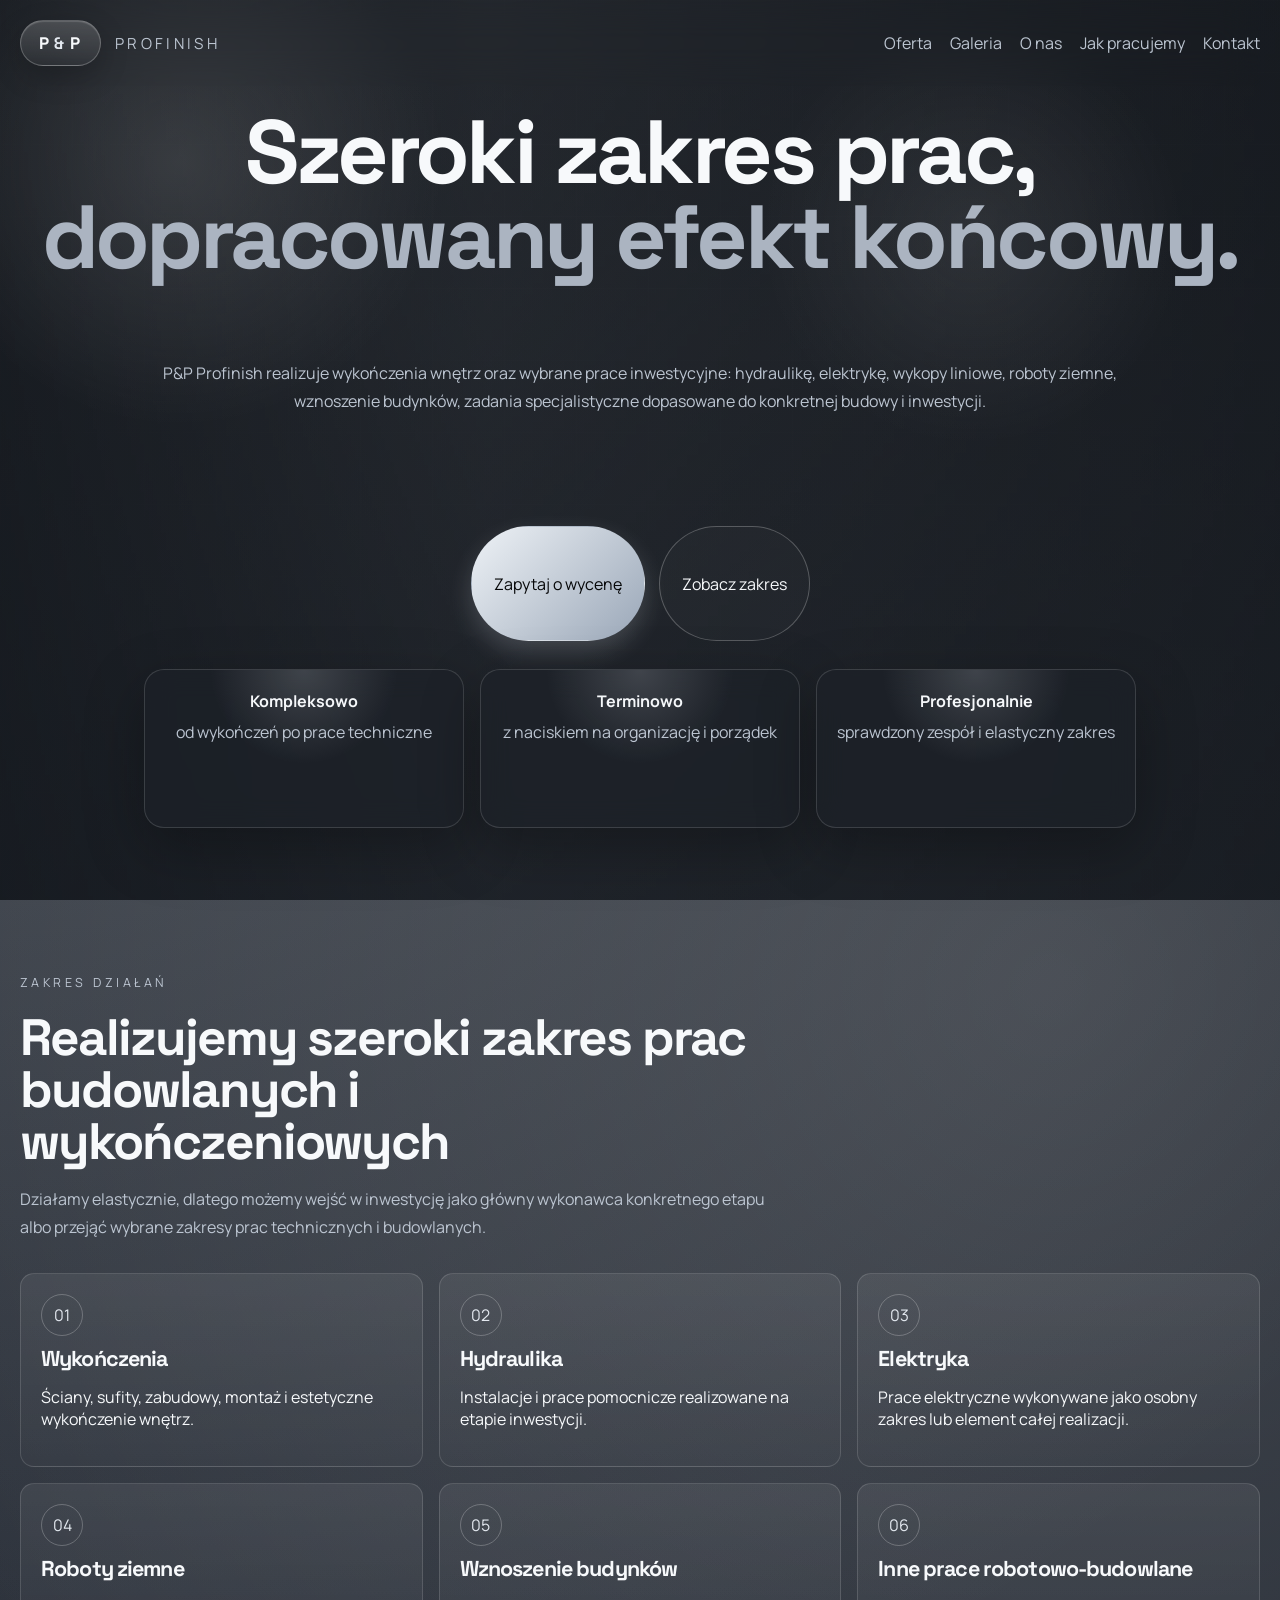
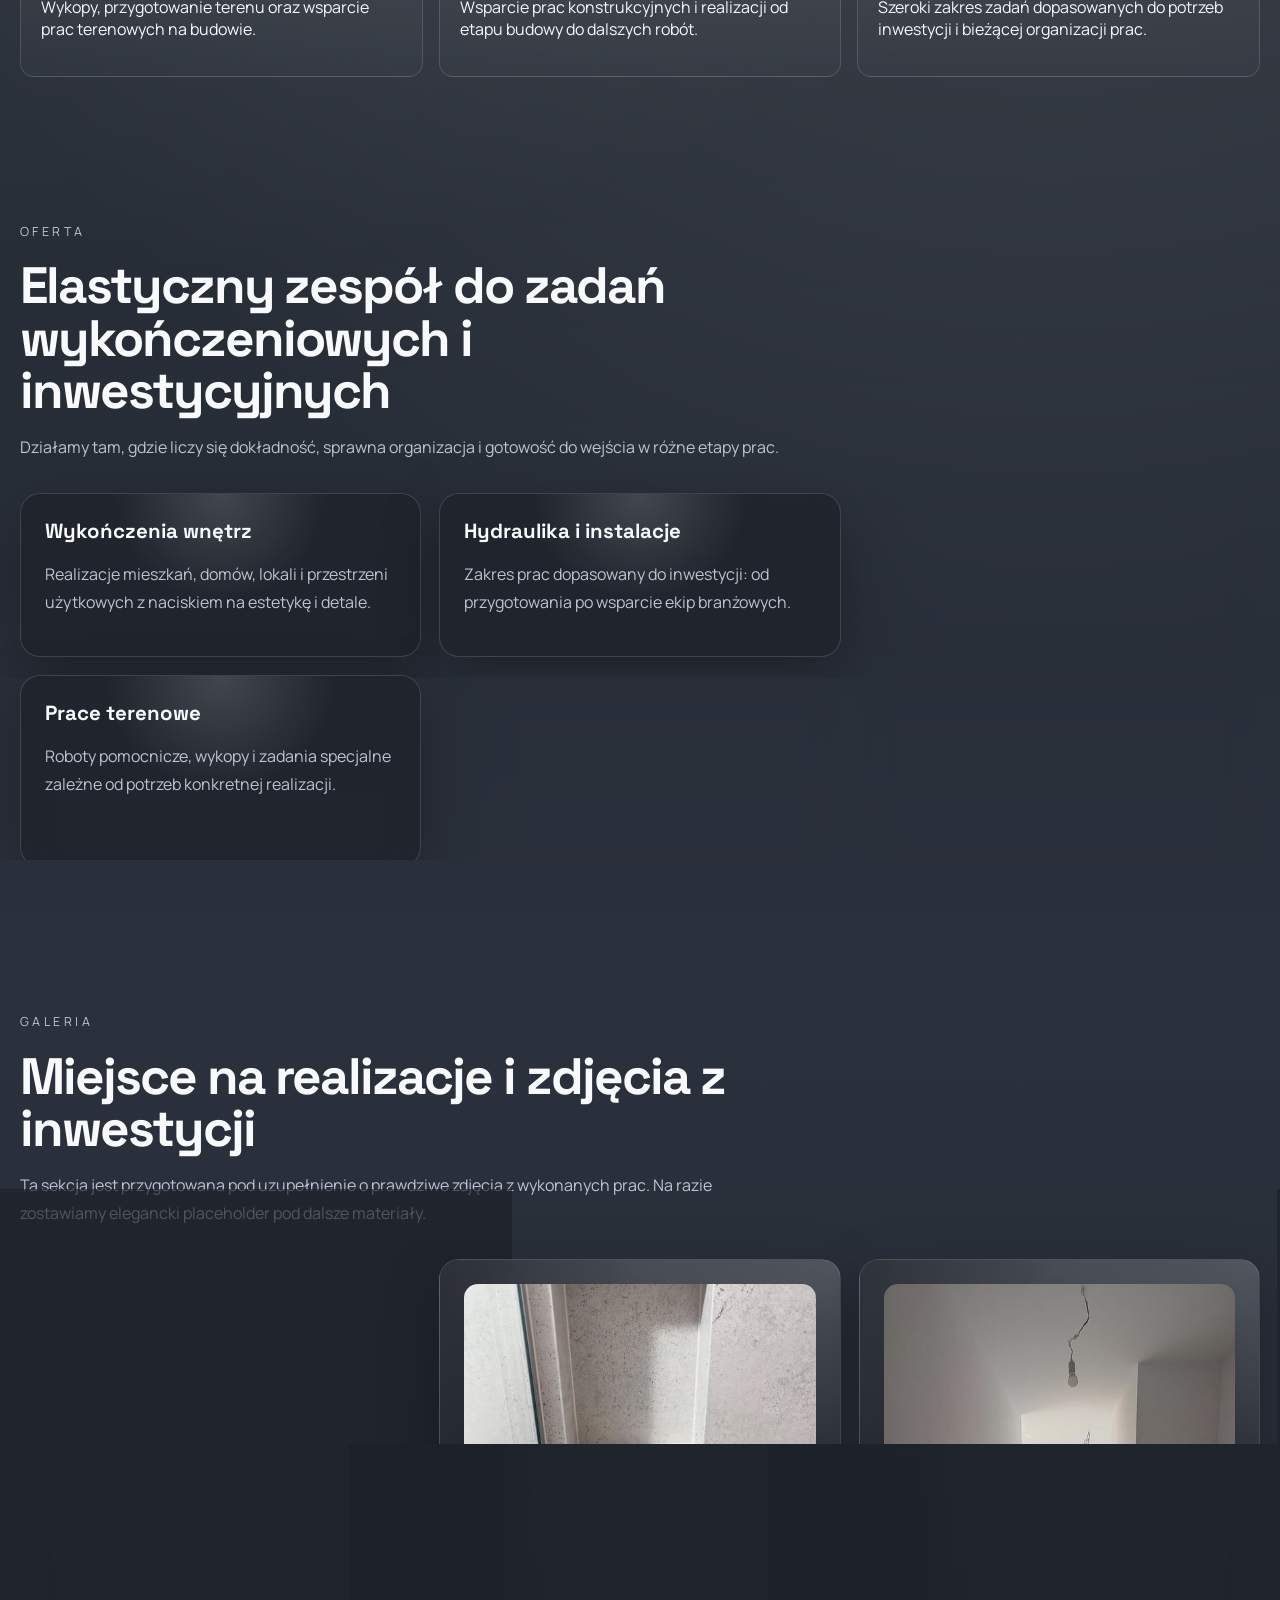
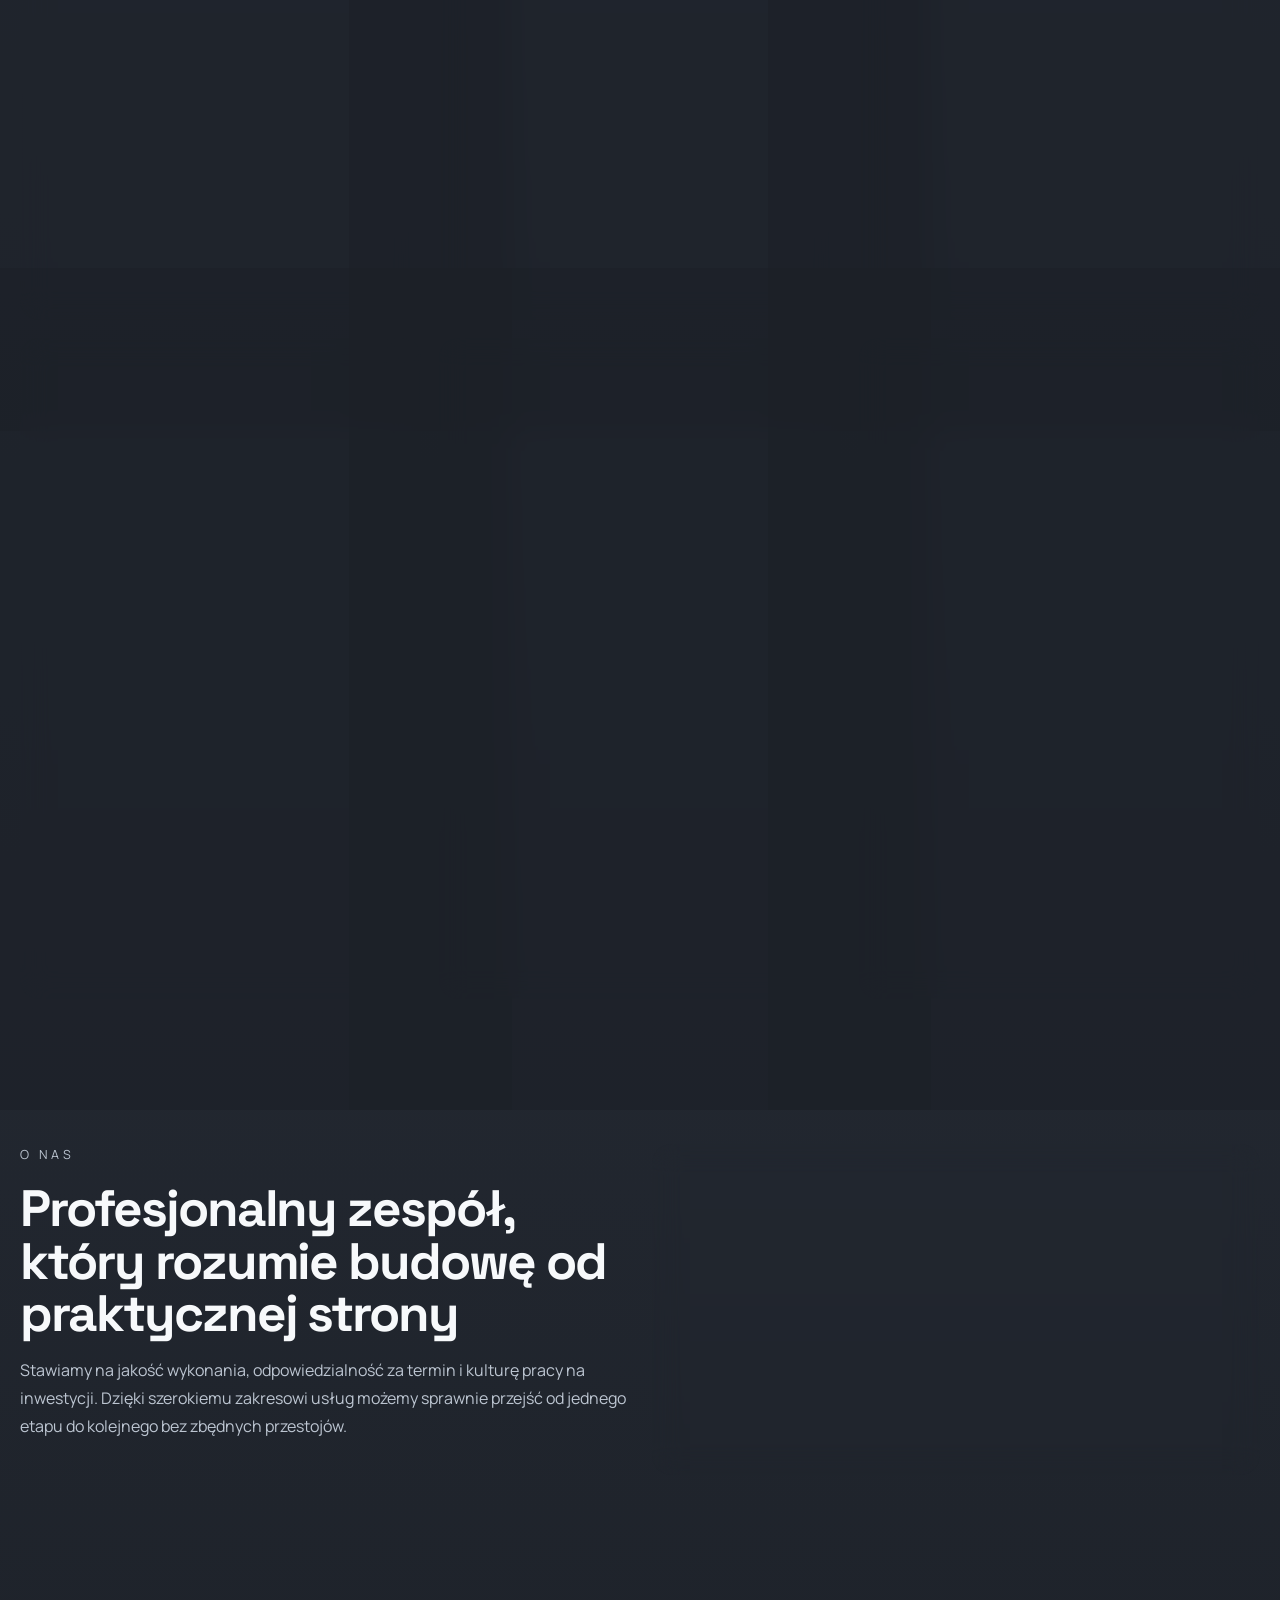
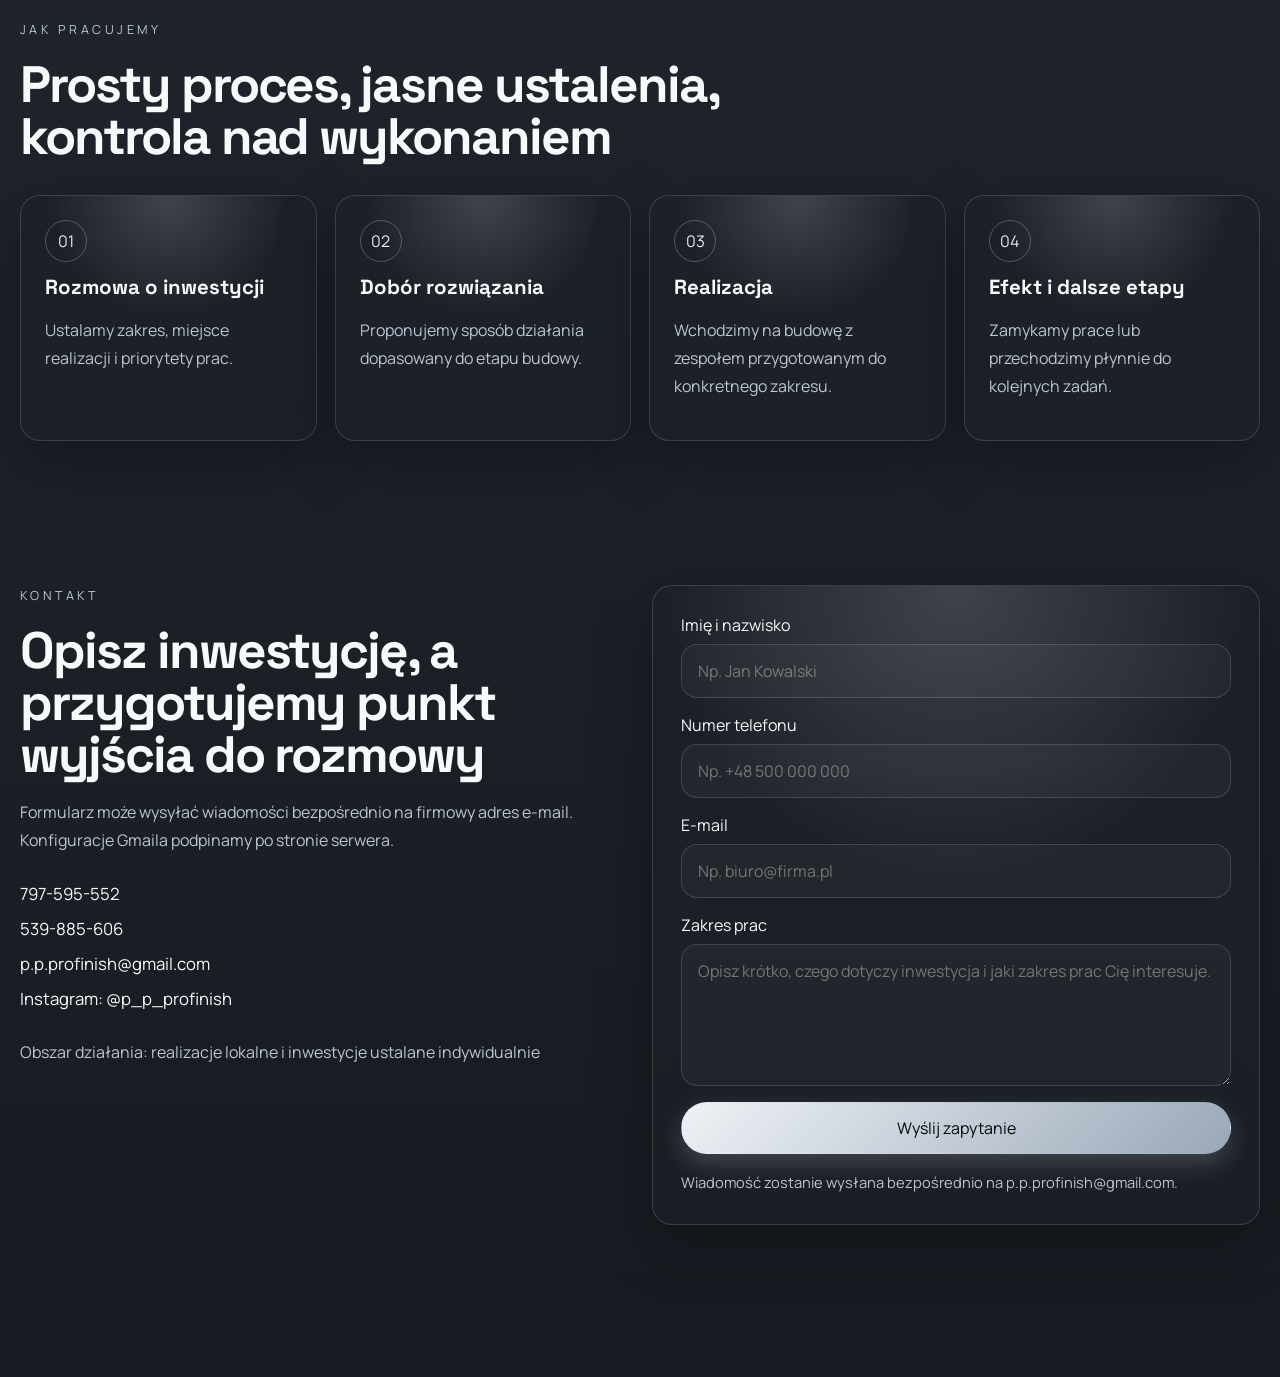
==== index.html @ c042126c "Fix Polish diacritics across site" ====
<!DOCTYPE html>
<html lang="pl">
  <head>
    <meta charset="UTF-8" />
    <meta name="viewport" content="width=device-width, initial-scale=1.0" />
    <title>P&amp;P Profinish | Wykończenia i Inwestycje</title>
    <meta
      name="description"
      content="P&amp;P Profinish - wykończenia wnętrz, hydraulika, wykopy liniowe i szeroki zakres prac inwestycyjnych."
    />
    <link rel="preconnect" href="https://fonts.googleapis.com" />
    <link rel="preconnect" href="https://fonts.gstatic.com" crossorigin />
    <link
      href="https://fonts.googleapis.com/css2?family=Manrope:wght@400;500;600;700;800&family=Space+Grotesk:wght@500;700&display=swap"
      rel="stylesheet"
    />
    <link rel="stylesheet" href="./styles.css" />
  </head>
  <body>
    <div class="site-backdrop" aria-hidden="true">
      <div class="backdrop-glow"></div>
      <div class="backdrop-grid"></div>
      <div class="backdrop-paper">
        <span class="paper-roll"></span>
        <span class="paper-lines"></span>
      </div>
      <div class="backdrop-tools">
        <span class="tool-ruler"></span>
        <span class="tool-pencil"></span>
        <span class="tool-compass"></span>
      </div>
    </div>
    <div class="page-shell">
      <header class="site-header">
        <a class="brand" href="#start" aria-label="P&amp;P Profinish">
          <span class="brand-mark">P<span>&amp;</span>P</span>
          <span class="brand-text">Profinish</span>
        </a>

        <nav class="site-nav" aria-label="Nawigacja główna">
          <a href="#oferta">Oferta</a>
          <a href="#galeria">Galeria</a>
          <a href="#o-nas">O nas</a>
          <a href="#realizacja">Jak pracujemy</a>
          <a href="#kontakt">Kontakt</a>
        </nav>
      </header>

      <main id="start">
        <section class="hero section">
          <div class="hero-copy reveal">
            <h1>
              Szeroki zakres prac,
              <span>dopracowany efekt końcowy.</span>
            </h1>
            <p class="hero-text">
              P&amp;P Profinish realizuje wykończenia wnętrz oraz wybrane prace
              inwestycyjne: hydraulikę, elektrykę, wykopy liniowe, roboty
              ziemne, wznoszenie budynków, zadania specjalistyczne dopasowane
              do konkretnej budowy i inwestycji.
            </p>

            <div class="hero-actions">
              <a class="button button-primary" href="#kontakt">Zapytaj o wycenę</a>
              <a class="button button-secondary" href="#oferta">Zobacz zakres</a>
            </div>

            <ul class="hero-metrics" aria-label="Najważniejsze atuty">
              <li>
                <strong>Kompleksowo</strong>
                <span>od wykończeń po prace techniczne</span>
              </li>
              <li>
                <strong>Terminowo</strong>
                <span>z naciskiem na organizację i porządek</span>
              </li>
              <li>
                <strong>Profesjonalnie</strong>
                <span>sprawdzony zespół i elastyczny zakres</span>
              </li>
            </ul>
          </div>
        </section>

        <section class="section" id="zakres">
          <div class="section-heading reveal">
            <p class="eyebrow">Zakres działań</p>
            <h2>Realizujemy szeroki zakres prac budowlanych i wykończeniowych</h2>
            <p>
              Działamy elastycznie, dlatego możemy wejść w inwestycję jako
              główny wykonawca konkretnego etapu albo przejąć wybrane zakresy
              prac technicznych i budowlanych.
            </p>
          </div>

          <div class="service-stack service-stack-grid reveal reveal-delay">
            <article>
              <span>01</span>
              <h2>Wykończenia</h2>
              <p>Ściany, sufity, zabudowy, montaż i estetyczne wykończenie wnętrz.</p>
            </article>
            <article>
              <span>02</span>
              <h2>Hydraulika</h2>
              <p>Instalacje i prace pomocnicze realizowane na etapie inwestycji.</p>
            </article>
            <article>
              <span>03</span>
              <h2>Elektryka</h2>
              <p>Prace elektryczne wykonywane jako osobny zakres lub element całej realizacji.</p>
            </article>
            <article>
              <span>04</span>
              <h2>Roboty ziemne</h2>
              <p>Wykopy, przygotowanie terenu oraz wsparcie prac terenowych na budowie.</p>
            </article>
            <article>
              <span>05</span>
              <h2>Wznoszenie budynków</h2>
              <p>Wsparcie prac konstrukcyjnych i realizacji od etapu budowy do dalszych robót.</p>
            </article>
            <article>
              <span>06</span>
              <h2>Inne prace robotowo-budowlane</h2>
              <p>Szeroki zakres zadań dopasowanych do potrzeb inwestycji i bieżącej organizacji prac.</p>
            </article>
          </div>
        </section>

        <section class="section" id="oferta">
          <div class="section-heading reveal">
            <p class="eyebrow">Oferta</p>
            <h2>Elastyczny zespół do zadań wykończeniowych i inwestycyjnych</h2>
            <p>
              Działamy tam, gdzie liczy się dokładność, sprawna organizacja i
              gotowość do wejścia w różne etapy prac.
            </p>
          </div>

          <div class="services-grid">
            <article class="card reveal">
              <h3>Wykończenia wnętrz</h3>
              <p>
                Realizacje mieszkań, domów, lokali i przestrzeni użytkowych z
                naciskiem na estetykę i detale.
              </p>
            </article>
            <article class="card reveal reveal-delay">
              <h3>Hydraulika i instalacje</h3>
              <p>
                Zakres prac dopasowany do inwestycji: od przygotowania po
                wsparcie ekip branżowych.
              </p>
            </article>
            <article class="card reveal reveal-delay-2">
              <h3>Elektryka</h3>
              <p>
                Realizacja prac elektrycznych jako oddzielny zakres lub część
                większej inwestycji.
              </p>
            </article>
            <article class="card reveal">
              <h3>Prace terenowe</h3>
              <p>
                Roboty pomocnicze, wykopy i zadania specjalne zależne od potrzeb
                konkretnej realizacji.
              </p>
            </article>
            <article class="card reveal reveal-delay">
              <h3>Wsparcie inwestycji</h3>
              <p>
                Dobrze odnajdujemy się w szerszym zakresie działań, gdy projekt
                wymaga kilku kompetencji w jednym miejscu.
              </p>
            </article>
            <article class="card reveal reveal-delay-2 accent-card">
              <h3>Zakres do ustalenia</h3>
              <p>
                Jeśli inwestycja nie mieści się w klasycznym schemacie, warto
                porozmawiać. Pracujemy elastycznie i konkretnie.
              </p>
            </article>
          </div>
        </section>

        <section class="section" id="galeria">
          <div class="section-heading reveal">
            <p class="eyebrow">Galeria</p>
            <h2>Miejsce na realizacje i zdjęcia z inwestycji</h2>
            <p>
              Ta sekcja jest przygotowana pod uzupełnienie o prawdziwe zdjęcia z
              wykonanych prac. Na razie zostawiamy elegancki placeholder pod
              dalsze materiały.
            </p>
          </div>

          <div class="services-grid gallery-grid">
            <article class="card reveal gallery-card">
              <img src="./gallery/realizacja-01.png" alt="Nowoczesna strefa prysznicowa z ciemnym kamieniem" />
              <h3>Strefa prysznicowa premium</h3>
              <p>Kontrastowe plyty, oswietlenie liniowe i armatura w cieplym odcieniu metalu.</p>
            </article>
            <article class="card reveal reveal-delay gallery-card">
              <img src="./gallery/realizacja-02.png" alt="Wnęka prysznicowa z zabudowanymi półkami" />
              <h3>Zabudowana wnęka łazienkowa</h3>
              <p>Precyzyjne wykończenie detali i funkcjonalne półki przygotowane pod codzienne użytkowanie.</p>
            </article>
            <article class="card reveal reveal-delay-2 gallery-card">
              <img src="./gallery/realizacja-03.png" alt="Jasne wnętrze mieszkania w trakcie wykończenia" />
              <h3>Wnętrze na etapie finalizacji</h3>
              <p>Czyste linie, przygotowane powierzchnie i baza pod dalsze wykończenie całego mieszkania.</p>
            </article>
            <article class="card reveal gallery-card">
              <img src="./gallery/realizacja-04.png" alt="Nowoczesna łazienka z minimalistycznym prysznicem" />
              <h3>Minimalistyczna łazienka</h3>
              <p>Nowoczesna strefa kąpielowa z oświetleniem liniowym i dopracowanym detalem montażowym.</p>
            </article>
            <article class="card reveal reveal-delay gallery-card">
              <img src="./gallery/realizacja-05.png" alt="Posadzka z efektem marmuru w nowoczesnym wnętrzu" />
              <h3>Posadzka i przejście stref</h3>
              <p>Eleganckie zestawienie materiałów i staranne wykończenie łączenia stref komunikacyjnych.</p>
            </article>
            <article class="card reveal reveal-delay-2 gallery-card">
              <img src="./gallery/realizacja-06-final.jpg" alt="Wykop pod sieć PPOŻ i wodociąg na placu budowy" />
              <h3>Sieć PPOŻ i wodociąg</h3>
              <p>Prowadzenie instalacji w wykopie z zachowaniem ciągłości prac i przygotowaniem pod kolejne etapy inwestycji.</p>
            </article>
          </div>
        </section>

        <section class="section about-section" id="o-nas">
          <div class="about-copy reveal">
            <p class="eyebrow">O nas</p>
            <h2>Profesjonalny zespół, który rozumie budowę od praktycznej strony</h2>
            <p>
              Stawiamy na jakość wykonania, odpowiedzialność za termin i kulturę
              pracy na inwestycji. Dzięki szerokiemu zakresowi usług możemy
              sprawnie przejść od jednego etapu do kolejnego bez zbędnych
              przestojów.
            </p>
          </div>

          <div class="about-panel card chrome-card reveal reveal-delay">
            <div>
              <p class="card-label">Dlaczego my</p>
              <ul class="feature-list">
                <li>Sprawna koordynacja i przejrzysta komunikacja</li>
                <li>Minimalistyczne podejście: konkrety, nie obietnice</li>
                <li>Szeroki zakres usług w jednym zespole</li>
                <li>Gotowość do pracy przy różnych typach inwestycji</li>
              </ul>
            </div>
          </div>
        </section>

        <section class="section process-section" id="realizacja">
          <div class="section-heading reveal">
            <p class="eyebrow">Jak pracujemy</p>
            <h2>Prosty proces, jasne ustalenia, kontrola nad wykonaniem</h2>
          </div>

          <div class="timeline">
            <article class="timeline-item reveal">
              <span>01</span>
              <h3>Rozmowa o inwestycji</h3>
              <p>Ustalamy zakres, miejsce realizacji i priorytety prac.</p>
            </article>
            <article class="timeline-item reveal reveal-delay">
              <span>02</span>
              <h3>Dobór rozwiązania</h3>
              <p>Proponujemy sposób działania dopasowany do etapu budowy.</p>
            </article>
            <article class="timeline-item reveal reveal-delay-2">
              <span>03</span>
              <h3>Realizacja</h3>
              <p>Wchodzimy na budowę z zespołem przygotowanym do konkretnego zakresu.</p>
            </article>
            <article class="timeline-item reveal">
              <span>04</span>
              <h3>Efekt i dalsze etapy</h3>
              <p>Zamykamy prace lub przechodzimy płynnie do kolejnych zadań.</p>
            </article>
          </div>
        </section>

        <section class="section contact-section" id="kontakt">
          <div class="contact-copy reveal">
            <p class="eyebrow">Kontakt</p>
            <h2>Opisz inwestycję, a przygotujemy punkt wyjścia do rozmowy</h2>
            <p>
              Formularz może wysyłać wiadomości bezpośrednio na firmowy adres
              e-mail. Konfiguracje Gmaila podpinamy po stronie serwera.
            </p>

            <div class="contact-details">
              <a href="tel:+48797595552">797-595-552</a>
              <a href="tel:+48539885606">539-885-606</a>
              <a href="mailto:p.p.profinish@gmail.com">p.p.profinish@gmail.com</a>
              <a href="https://www.instagram.com/p_p_profinish/" target="_blank" rel="noreferrer">
                Instagram: @p_p_profinish
              </a>
              <p>Obszar działania: realizacje lokalne i inwestycje ustalane indywidualnie</p>
            </div>
          </div>

          <form class="contact-form card chrome-card reveal reveal-delay">
            <label>
              Imię i nazwisko
              <input type="text" name="name" placeholder="Np. Jan Kowalski" required />
            </label>
            <label>
              Numer telefonu
              <input type="tel" name="phone" placeholder="Np. +48 500 000 000" />
            </label>
            <label>
              E-mail
              <input type="email" name="email" placeholder="Np. biuro@firma.pl" required />
            </label>
            <label>
              Zakres prac
              <textarea
                name="message"
                rows="5"
                placeholder="Opisz krótko, czego dotyczy inwestycja i jaki zakres prac Cię interesuje."
                required
              ></textarea>
            </label>
            <button type="submit" class="button button-primary">Wyślij zapytanie</button>
            <p class="form-note">Wiadomość zostanie wysłana bezpośrednio na p.p.profinish@gmail.com.</p>
          </form>
        </section>
      </main>
    </div>

    <div class="toast" aria-live="polite" aria-atomic="true"></div>

    <script src="./script.js"></script>
  </body>
</html>
---- styles.css ----
:root {
  --bg: #111418;
  --bg-soft: #1b2027;
  --panel: rgba(28, 33, 40, 0.68);
  --panel-strong: rgba(39, 45, 54, 0.88);
  --text: #f7f9fb;
  --muted: #bcc5d1;
  --line: rgba(255, 255, 255, 0.14);
  --line-strong: rgba(255, 255, 255, 0.24);
  --chrome: #e4e9f0;
  --chrome-shadow: rgba(214, 220, 229, 0.2);
  --accent: #9eabbf;
  --glow: radial-gradient(circle at top, rgba(228, 233, 240, 0.22), transparent 42%);
  --radius-lg: 28px;
  --radius-md: 20px;
  --radius-sm: 14px;
  --shadow: 0 20px 60px rgba(0, 0, 0, 0.28);
}

* {
  box-sizing: border-box;
}

html {
  scroll-behavior: smooth;
}

body {
  margin: 0;
  min-height: 100vh;
  font-family: "Manrope", sans-serif;
  background:
    radial-gradient(circle at top left, rgba(214, 220, 229, 0.3), transparent 30%),
    radial-gradient(circle at 82% 16%, rgba(255, 255, 255, 0.14), transparent 24%),
    linear-gradient(180deg, #1b2027 0%, #2b313c 42%, #171b21 100%);
  color: var(--text);
}

body::before {
  content: "";
  position: fixed;
  inset: 0;
  pointer-events: none;
  background-image:
    linear-gradient(rgba(255, 255, 255, 0.03) 1px, transparent 1px),
    linear-gradient(90deg, rgba(255, 255, 255, 0.03) 1px, transparent 1px);
  background-size: 72px 72px;
  mask-image: linear-gradient(180deg, rgba(0, 0, 0, 0.85), rgba(0, 0, 0, 0.35));
}

a {
  color: inherit;
  text-decoration: none;
}

button,
input,
textarea {
  font: inherit;
}

.page-shell {
  position: relative;
  z-index: 1;
  width: min(1240px, calc(100% - 32px));
  margin: 0 auto;
  padding-bottom: 80px;
}

.site-backdrop {
  position: fixed;
  inset: 0;
  z-index: 0;
  pointer-events: none;
  overflow: hidden;
  background:
    linear-gradient(180deg, rgba(16, 19, 24, 0.52), rgba(20, 24, 30, 0.7)),
    linear-gradient(90deg, rgba(17, 21, 26, 0.72), rgba(17, 21, 26, 0.28) 38%, rgba(17, 21, 26, 0.58) 100%),
    url("https://images.pexels.com/photos/4792501/pexels-photo-4792501.jpeg?cs=srgb&dl=pexels-anete-lusina-4792501.jpg&fm=jpg");
  background-size: cover;
  background-position: center center;
}

.backdrop-glow,
.backdrop-grid,
.backdrop-paper,
.backdrop-tools {
  position: absolute;
  inset: 0;
}

.backdrop-glow {
  background:
    radial-gradient(circle at 14% 18%, rgba(255, 255, 255, 0.12), transparent 20%),
    radial-gradient(circle at 76% 26%, rgba(255, 255, 255, 0.08), transparent 18%);
}

.backdrop-grid {
  display: none;
}

.backdrop-paper {
  display: none;
}

.backdrop-paper::before {
  content: "";
  position: absolute;
  right: 8%;
  top: 18%;
  width: min(34vw, 470px);
  height: min(48vw, 620px);
  border-radius: 22px;
  transform: rotate(-8deg);
  background:
    linear-gradient(180deg, rgba(250, 252, 255, 0.92), rgba(228, 235, 244, 0.78)),
    linear-gradient(90deg, rgba(120, 134, 156, 0.12), transparent 28%);
  box-shadow:
    0 28px 70px rgba(0, 0, 0, 0.16),
    inset 0 0 0 1px rgba(82, 98, 122, 0.12);
}

.paper-lines,
.paper-roll {
  position: absolute;
  display: block;
}

.paper-lines {
  right: 11%;
  top: 23%;
  width: min(29vw, 400px);
  height: min(39vw, 500px);
  transform: rotate(-8deg);
  opacity: 0.5;
  background-image:
    linear-gradient(transparent 0, transparent calc(100% - 2px), rgba(78, 99, 127, 0.24) calc(100% - 2px)),
    linear-gradient(90deg, transparent 0, transparent calc(100% - 2px), rgba(78, 99, 127, 0.24) calc(100% - 2px)),
    linear-gradient(90deg, transparent 12%, rgba(78, 99, 127, 0.24) 12%, rgba(78, 99, 127, 0.24) 12.5%, transparent 12.5%),
    linear-gradient(transparent 18%, rgba(78, 99, 127, 0.18) 18%, rgba(78, 99, 127, 0.18) 18.4%, transparent 18.4%),
    linear-gradient(90deg, transparent 68%, rgba(78, 99, 127, 0.18) 68%, rgba(78, 99, 127, 0.18) 68.35%, transparent 68.35%),
    linear-gradient(transparent 58%, rgba(78, 99, 127, 0.18) 58%, rgba(78, 99, 127, 0.18) 58.35%, transparent 58.35%);
  background-size: 310px 190px, 310px 190px, 100% 100%, 100% 100%, 100% 100%, 100% 100%;
  background-repeat: no-repeat;
}

.paper-roll {
  right: 30%;
  top: 14%;
  width: min(18vw, 240px);
  height: 44px;
  border-radius: 999px;
  transform: rotate(18deg);
  background:
    linear-gradient(180deg, rgba(251, 252, 255, 0.95), rgba(215, 223, 234, 0.8));
  box-shadow:
    0 14px 32px rgba(0, 0, 0, 0.14),
    inset -16px 0 20px rgba(109, 126, 150, 0.16);
}

.paper-roll::before {
  content: "";
  position: absolute;
  left: 12px;
  top: 6px;
  width: 32px;
  height: 32px;
  border-radius: 50%;
  background:
    radial-gradient(circle at 45% 45%, rgba(205, 214, 226, 0.95) 0 32%, rgba(156, 171, 191, 0.7) 32% 56%, rgba(242, 245, 249, 0.95) 56% 100%);
}

.backdrop-tools {
  display: none;
}

.site-header {
  position: sticky;
  top: 0;
  z-index: 10;
  display: flex;
  align-items: center;
  justify-content: space-between;
  gap: 24px;
  padding: 20px 0;
  backdrop-filter: blur(18px);
}

.brand {
  display: inline-flex;
  align-items: center;
  gap: 14px;
}

.brand-mark {
  display: inline-flex;
  align-items: center;
  justify-content: center;
  min-width: 72px;
  min-height: 46px;
  border: 1px solid var(--line-strong);
  border-radius: 999px;
  padding: 0 18px;
  background: linear-gradient(180deg, rgba(255, 255, 255, 0.18), rgba(255, 255, 255, 0.04));
  box-shadow: inset 0 1px 1px rgba(255, 255, 255, 0.15), 0 10px 30px rgba(0, 0, 0, 0.2);
  font-family: "Space Grotesk", sans-serif;
  font-size: 1.05rem;
  font-weight: 700;
  letter-spacing: 0.14em;
}

.brand-mark span {
  margin: 0 3px;
  color: var(--chrome);
}

.brand-text {
  font-size: 0.95rem;
  letter-spacing: 0.22em;
  text-transform: uppercase;
  color: var(--muted);
}

.site-nav {
  display: flex;
  flex-wrap: wrap;
  justify-content: flex-end;
  gap: 18px;
}

.site-nav a {
  position: relative;
  color: var(--muted);
  transition: color 180ms ease;
}

.site-nav a::after {
  content: "";
  position: absolute;
  left: 0;
  bottom: -6px;
  width: 100%;
  height: 1px;
  background: linear-gradient(90deg, transparent, var(--chrome), transparent);
  transform: scaleX(0);
  transform-origin: center;
  transition: transform 180ms ease;
}

.site-nav a:hover,
.site-nav a:focus-visible {
  color: var(--text);
}

.site-nav a:hover::after,
.site-nav a:focus-visible::after {
  transform: scaleX(1);
}

.section {
  padding: 72px 0;
}

.hero {
  display: grid;
  grid-template-columns: 1fr;
  gap: 24px;
  min-height: calc(100vh - 86px);
  padding-top: 24px;
}

.hero-copy {
  display: grid;
  justify-items: center;
  max-width: 100%;
  text-align: center;
}

.eyebrow {
  margin: 0 0 18px;
  font-size: 0.78rem;
  letter-spacing: 0.28em;
  text-transform: uppercase;
  color: var(--chrome);
}

h1,
h2,
h3,
.brand-mark {
  font-family: "Space Grotesk", sans-serif;
}

h1 {
  margin: 0;
  font-size: clamp(3rem, 7vw, 6.1rem);
  line-height: 0.95;
  letter-spacing: -0.04em;
}

h1 span {
  display: block;
  color: #abb4c1;
}

.hero-text,
.section-heading p,
.about-copy p,
.contact-copy p,
.card p,
.timeline-item p {
  color: var(--muted);
  line-height: 1.75;
}

.hero-text {
  max-width: 980px;
}

.service-stack-grid {
  grid-template-columns: repeat(3, minmax(0, 1fr));
}

.hero-actions {
  display: flex;
  flex-wrap: wrap;
  justify-content: center;
  gap: 14px;
  margin: 32px 0 28px;
}

.button {
  display: inline-flex;
  align-items: center;
  justify-content: center;
  min-height: 52px;
  padding: 0 22px;
  border-radius: 999px;
  border: 1px solid transparent;
  transition:
    transform 180ms ease,
    border-color 180ms ease,
    background 180ms ease,
    box-shadow 180ms ease;
}

.button:hover,
.button:focus-visible {
  transform: translateY(-2px);
}

.button:disabled {
  cursor: wait;
  opacity: 0.72;
  transform: none;
}

.button-primary {
  background: linear-gradient(135deg, #eef2f6 0%, #9aa7b8 100%);
  color: #060708;
  box-shadow: 0 10px 24px var(--chrome-shadow);
}

.button-secondary {
  border-color: var(--line-strong);
  background: rgba(255, 255, 255, 0.02);
  color: var(--text);
}

.hero-metrics {
  display: grid;
  grid-template-columns: repeat(3, minmax(0, 1fr));
  gap: 16px;
  padding: 0;
  margin: 0;
  list-style: none;
}

.hero-metrics li,
.timeline-item,
.card {
  position: relative;
  overflow: hidden;
  border: 1px solid var(--line);
  border-radius: var(--radius-md);
  background: var(--panel);
  backdrop-filter: blur(14px);
  box-shadow: var(--shadow);
}

.hero-metrics li {
  padding: 20px;
}

.hero-metrics strong {
  display: block;
  margin-bottom: 8px;
  font-size: 1rem;
}

.hero-metrics span {
  color: var(--muted);
  line-height: 1.5;
}

.chrome-card::before,
.hero-metrics li::before,
.timeline-item::before,
.card::before {
  content: "";
  position: absolute;
  inset: 0;
  background: var(--glow);
  opacity: 0.8;
  pointer-events: none;
}

.hero-card {
  padding: 26px;
}

.card-label {
  margin: 0 0 18px;
  color: var(--chrome);
  text-transform: uppercase;
  letter-spacing: 0.24em;
  font-size: 0.72rem;
}

.service-stack {
  display: grid;
  gap: 16px;
}

.service-stack article {
  padding: 20px;
  border: 1px solid var(--line);
  border-radius: var(--radius-sm);
  background: linear-gradient(180deg, rgba(255, 255, 255, 0.07), rgba(255, 255, 255, 0.02));
}

.service-stack article span,
.timeline-item span {
  display: inline-flex;
  align-items: center;
  justify-content: center;
  width: 42px;
  height: 42px;
  border-radius: 50%;
  margin-bottom: 12px;
  border: 1px solid var(--line-strong);
  color: var(--chrome);
}

.service-stack h2,
.section-heading h2,
.about-copy h2,
.contact-copy h2 {
  margin: 0 0 14px;
  font-size: clamp(2rem, 4vw, 3.5rem);
  line-height: 1.02;
  letter-spacing: -0.04em;
}

.service-stack article h2 {
  font-size: 1.35rem;
  margin-bottom: 8px;
}

.section-heading {
  max-width: 760px;
  margin-bottom: 32px;
}

.services-grid {
  display: grid;
  grid-template-columns: repeat(3, minmax(0, 1fr));
  gap: 18px;
}

.card {
  min-height: 100%;
  padding: 24px;
}

.card h3,
.timeline-item h3 {
  margin: 0 0 12px;
  font-size: 1.28rem;
}

.accent-card {
  background: linear-gradient(135deg, rgba(201, 210, 222, 0.12), rgba(83, 91, 104, 0.18));
}

.gallery-card {
  min-height: 260px;
  display: grid;
  align-content: start;
  background:
    linear-gradient(180deg, rgba(255, 255, 255, 0.02), rgba(255, 255, 255, 0.08)),
    radial-gradient(circle at top right, rgba(214, 220, 229, 0.2), transparent 30%),
    var(--panel);
}

.gallery-card img {
  width: 100%;
  aspect-ratio: 4 / 5;
  object-fit: cover;
  border-radius: 14px;
  margin-bottom: 18px;
  box-shadow: 0 18px 40px rgba(0, 0, 0, 0.18);
}

.about-section,
.contact-section {
  display: grid;
  grid-template-columns: 1fr 1fr;
  gap: 24px;
  align-items: stretch;
}

.about-panel,
.contact-form {
  padding: 28px;
}

.feature-list {
  margin: 0;
  padding: 0;
  list-style: none;
}

.feature-list li {
  padding: 18px 0;
  border-bottom: 1px solid var(--line);
  color: var(--text);
}

.feature-list li:last-child {
  border-bottom: 0;
}

.timeline {
  display: grid;
  grid-template-columns: repeat(4, minmax(0, 1fr));
  gap: 18px;
}

.timeline-item {
  padding: 24px;
}

.contact-details {
  display: grid;
  gap: 12px;
  margin-top: 28px;
}

.contact-details a {
  font-size: 1.05rem;
}

.contact-form {
  display: grid;
  gap: 16px;
}

.contact-form label {
  display: grid;
  gap: 8px;
  color: var(--text);
}

.contact-form input,
.contact-form textarea {
  width: 100%;
  border: 1px solid var(--line);
  border-radius: 16px;
  background: rgba(255, 255, 255, 0.03);
  color: var(--text);
  padding: 15px 16px;
  outline: none;
  transition:
    border-color 180ms ease,
    box-shadow 180ms ease,
    background 180ms ease;
}

.contact-form input:focus,
.contact-form textarea:focus {
  border-color: rgba(214, 220, 229, 0.6);
  box-shadow: 0 0 0 4px rgba(214, 220, 229, 0.08);
  background: rgba(255, 255, 255, 0.05);
}

.form-note {
  margin: 0;
  font-size: 0.92rem;
  color: var(--muted);
}

.toast {
  position: fixed;
  right: 20px;
  bottom: 20px;
  padding: 14px 18px;
  border: 1px solid var(--line-strong);
  border-radius: 16px;
  background: rgba(8, 10, 14, 0.94);
  color: var(--text);
  box-shadow: var(--shadow);
  opacity: 0;
  transform: translateY(12px);
  pointer-events: none;
  transition:
    opacity 180ms ease,
    transform 180ms ease;
}

.toast.is-visible {
  opacity: 1;
  transform: translateY(0);
}

.reveal {
  opacity: 0;
  transform: translateY(32px);
  transition:
    opacity 700ms ease,
    transform 700ms ease;
}

.reveal.is-visible {
  opacity: 1;
  transform: translateY(0);
}

.reveal-delay {
  transition-delay: 120ms;
}

.reveal-delay-2 {
  transition-delay: 220ms;
}

@media (max-width: 1080px) {
  .hero,
  .service-stack-grid,
  .about-section,
  .contact-section,
  .timeline,
  .services-grid {
    grid-template-columns: 1fr 1fr;
  }

  .hero {
    min-height: auto;
    padding-top: 48px;
  }

  .hero-metrics {
    grid-template-columns: 1fr;
  }

  .backdrop-paper::before {
    width: min(42vw, 380px);
    height: min(58vw, 500px);
    right: 4%;
    top: 22%;
  }

  .paper-lines {
    width: min(36vw, 320px);
    height: min(48vw, 420px);
    right: 7%;
    top: 26%;
  }

  .paper-roll {
    right: 24%;
  }
}

@media (max-width: 720px) {
  .page-shell {
    width: min(100% - 20px, 1240px);
  }

  .site-header,
  .hero,
  .service-stack-grid,
  .about-section,
  .contact-section,
  .timeline,
  .services-grid {
    grid-template-columns: 1fr;
  }

  .site-header {
    align-items: flex-start;
    flex-direction: column;
  }

  .site-nav {
    gap: 12px 16px;
  }

  .section {
    padding: 54px 0;
  }

  h1 {
    font-size: clamp(2.6rem, 16vw, 4.1rem);
  }

  .service-stack h2,
  .section-heading h2,
  .about-copy h2,
  .contact-copy h2 {
    font-size: clamp(1.8rem, 9vw, 2.7rem);
  }

  .site-backdrop {
    background-position: 62% center;
  }
}

@media (prefers-reduced-motion: reduce) {
  html {
    scroll-behavior: auto;
  }

  *,
  *::before,
  *::after {
    animation: none !important;
    transition: none !important;
  }

  .reveal {
    opacity: 1;
    transform: none;
  }
}
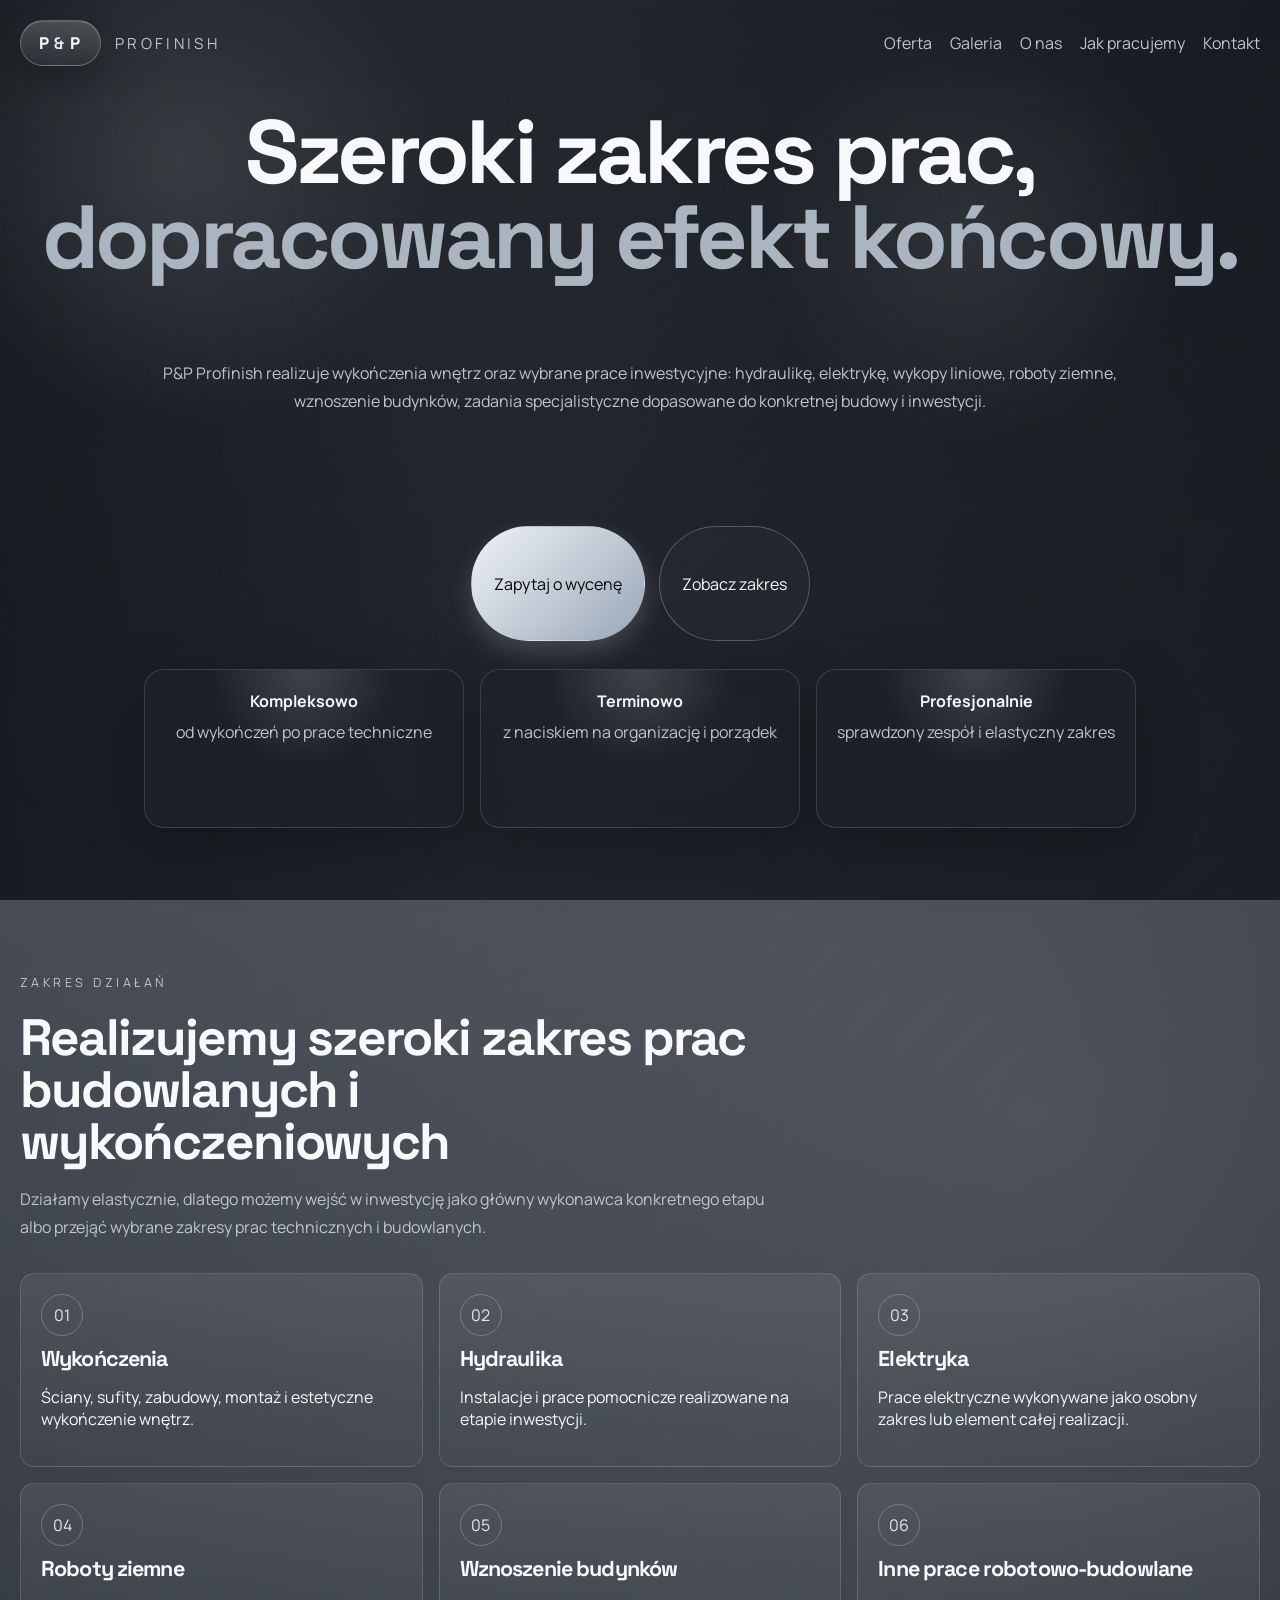
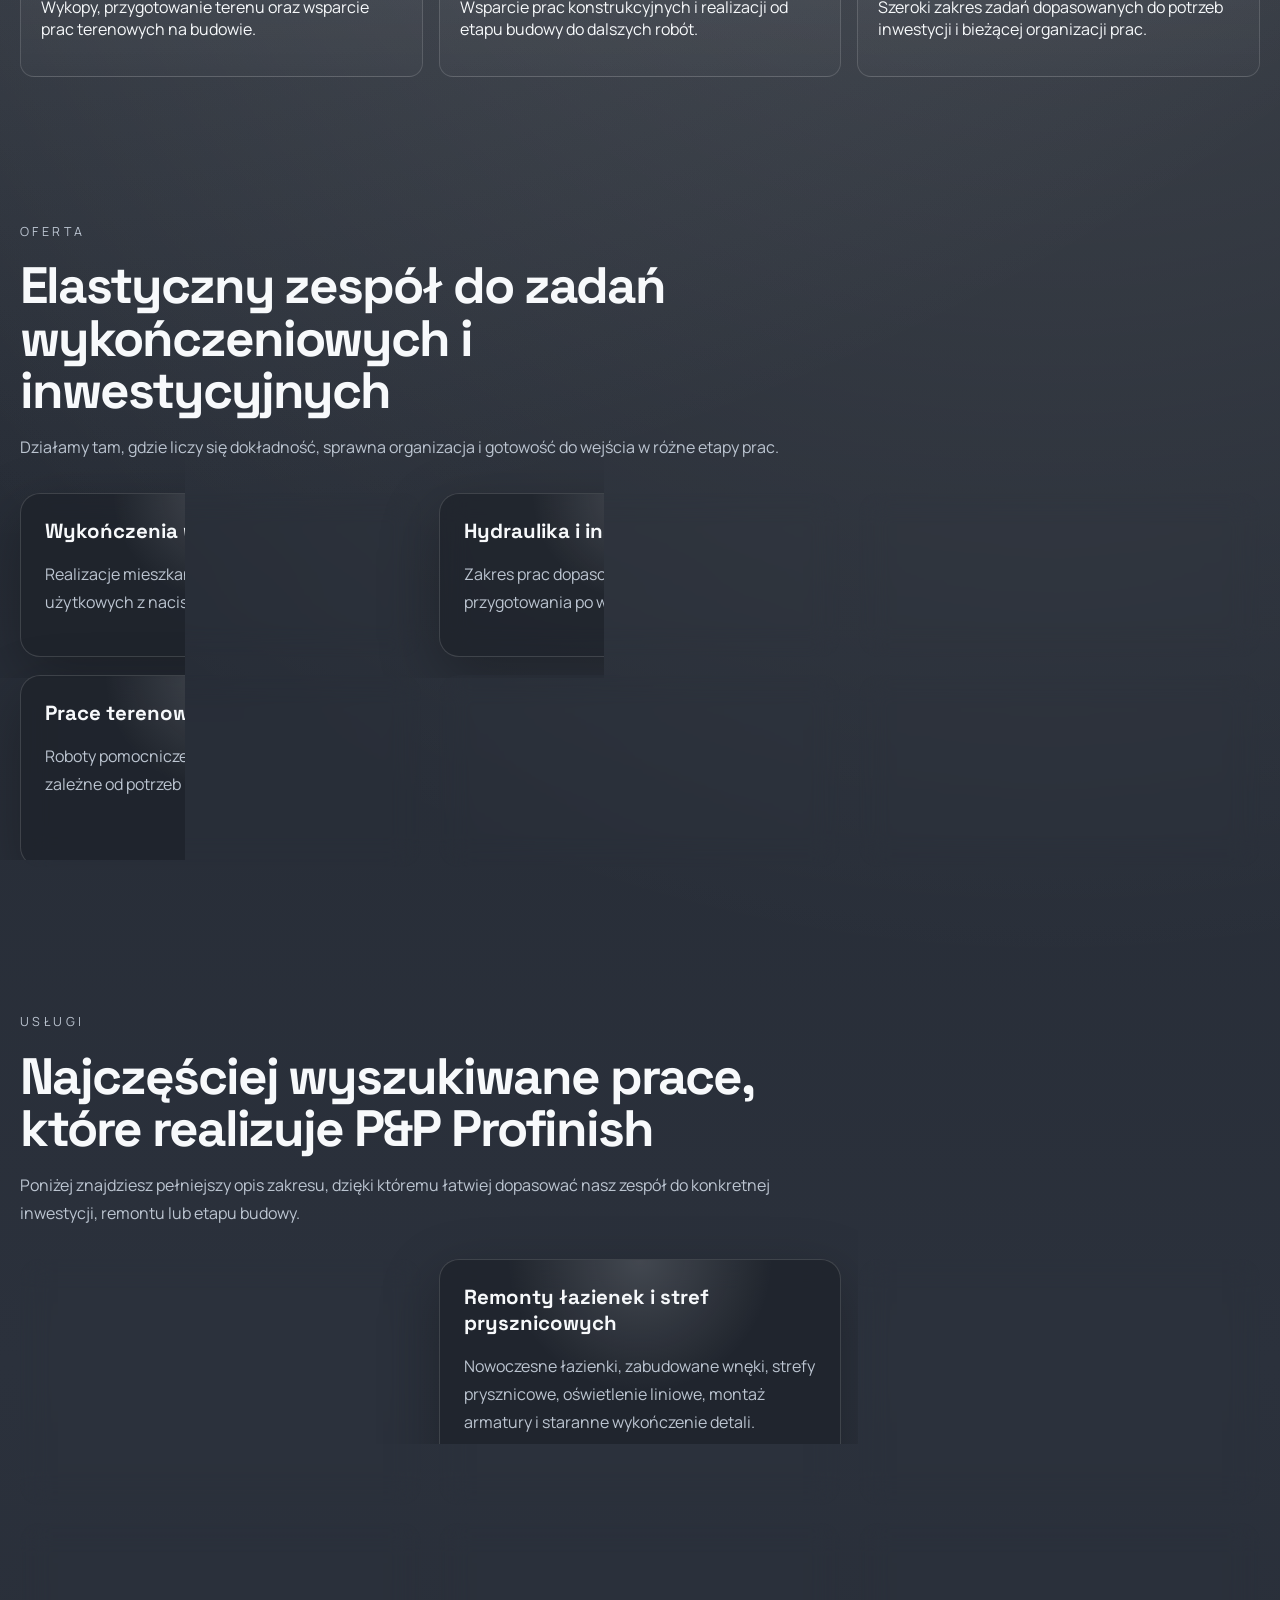
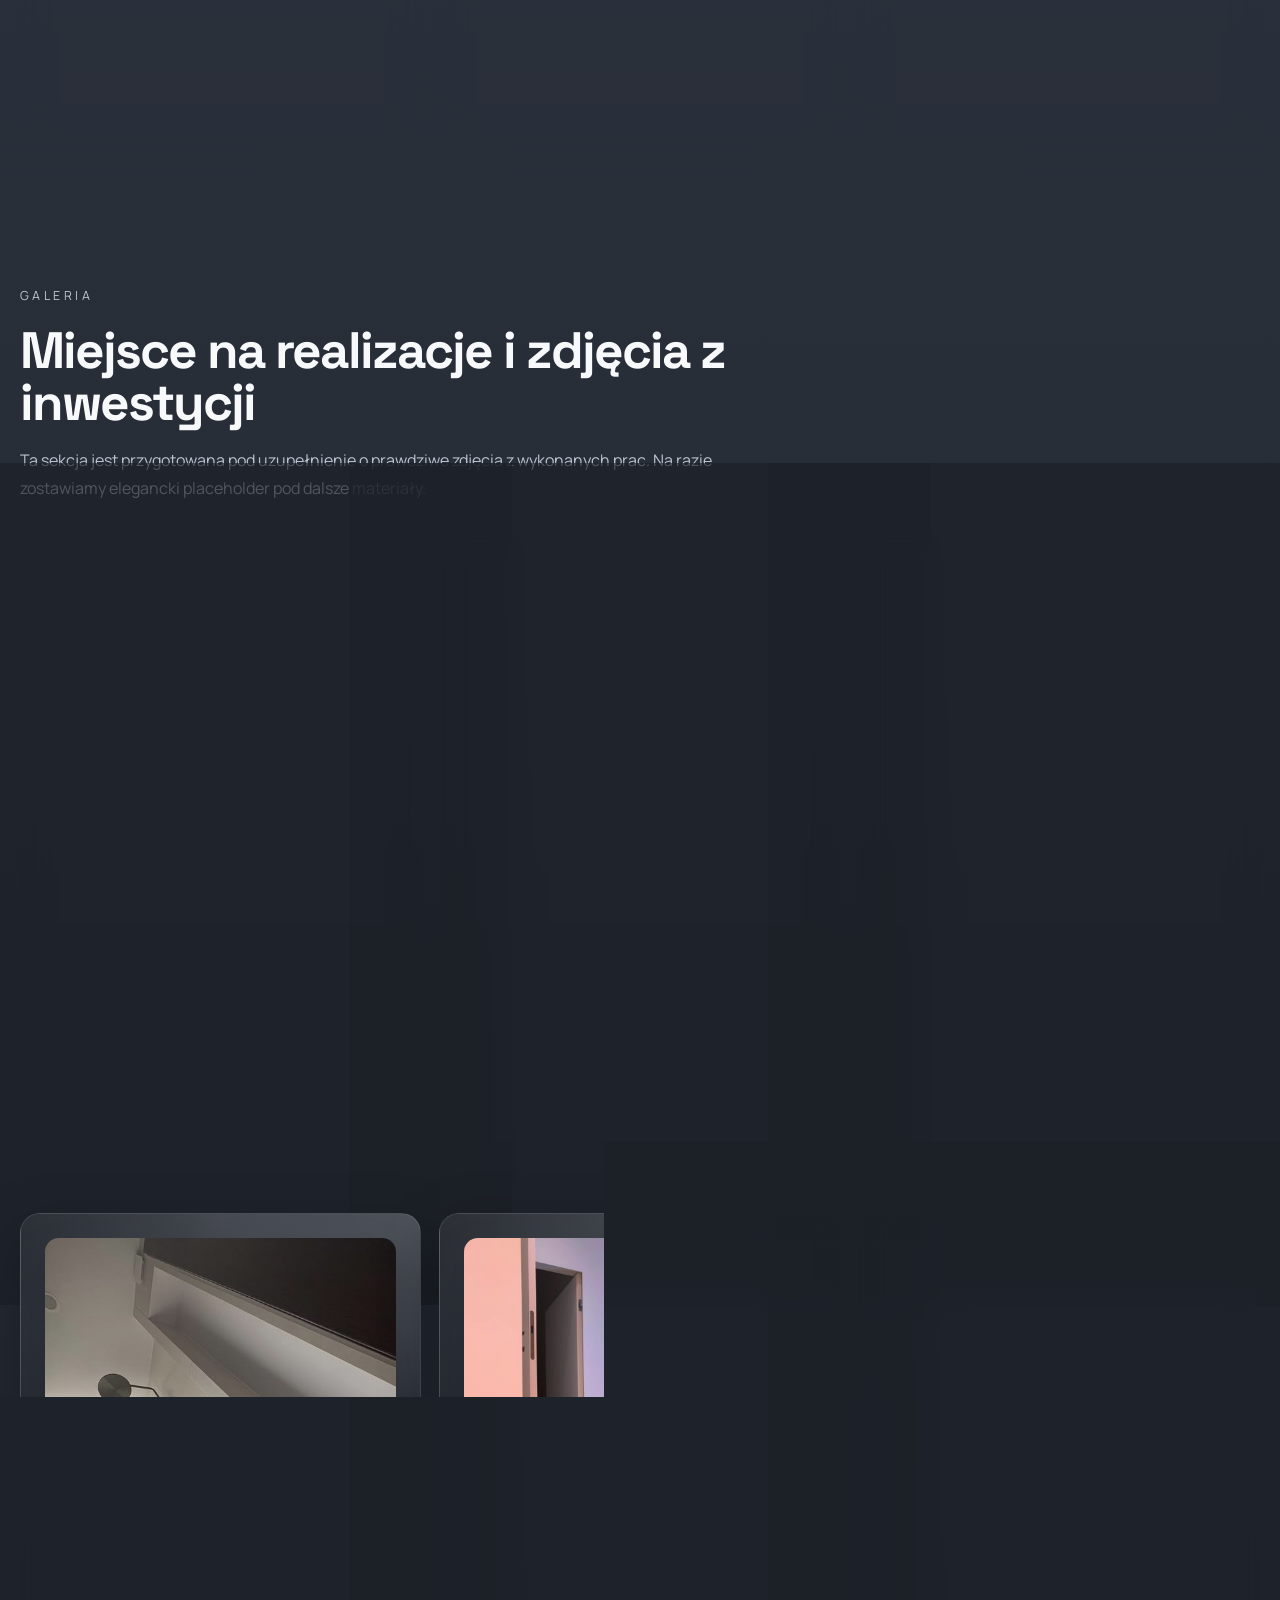
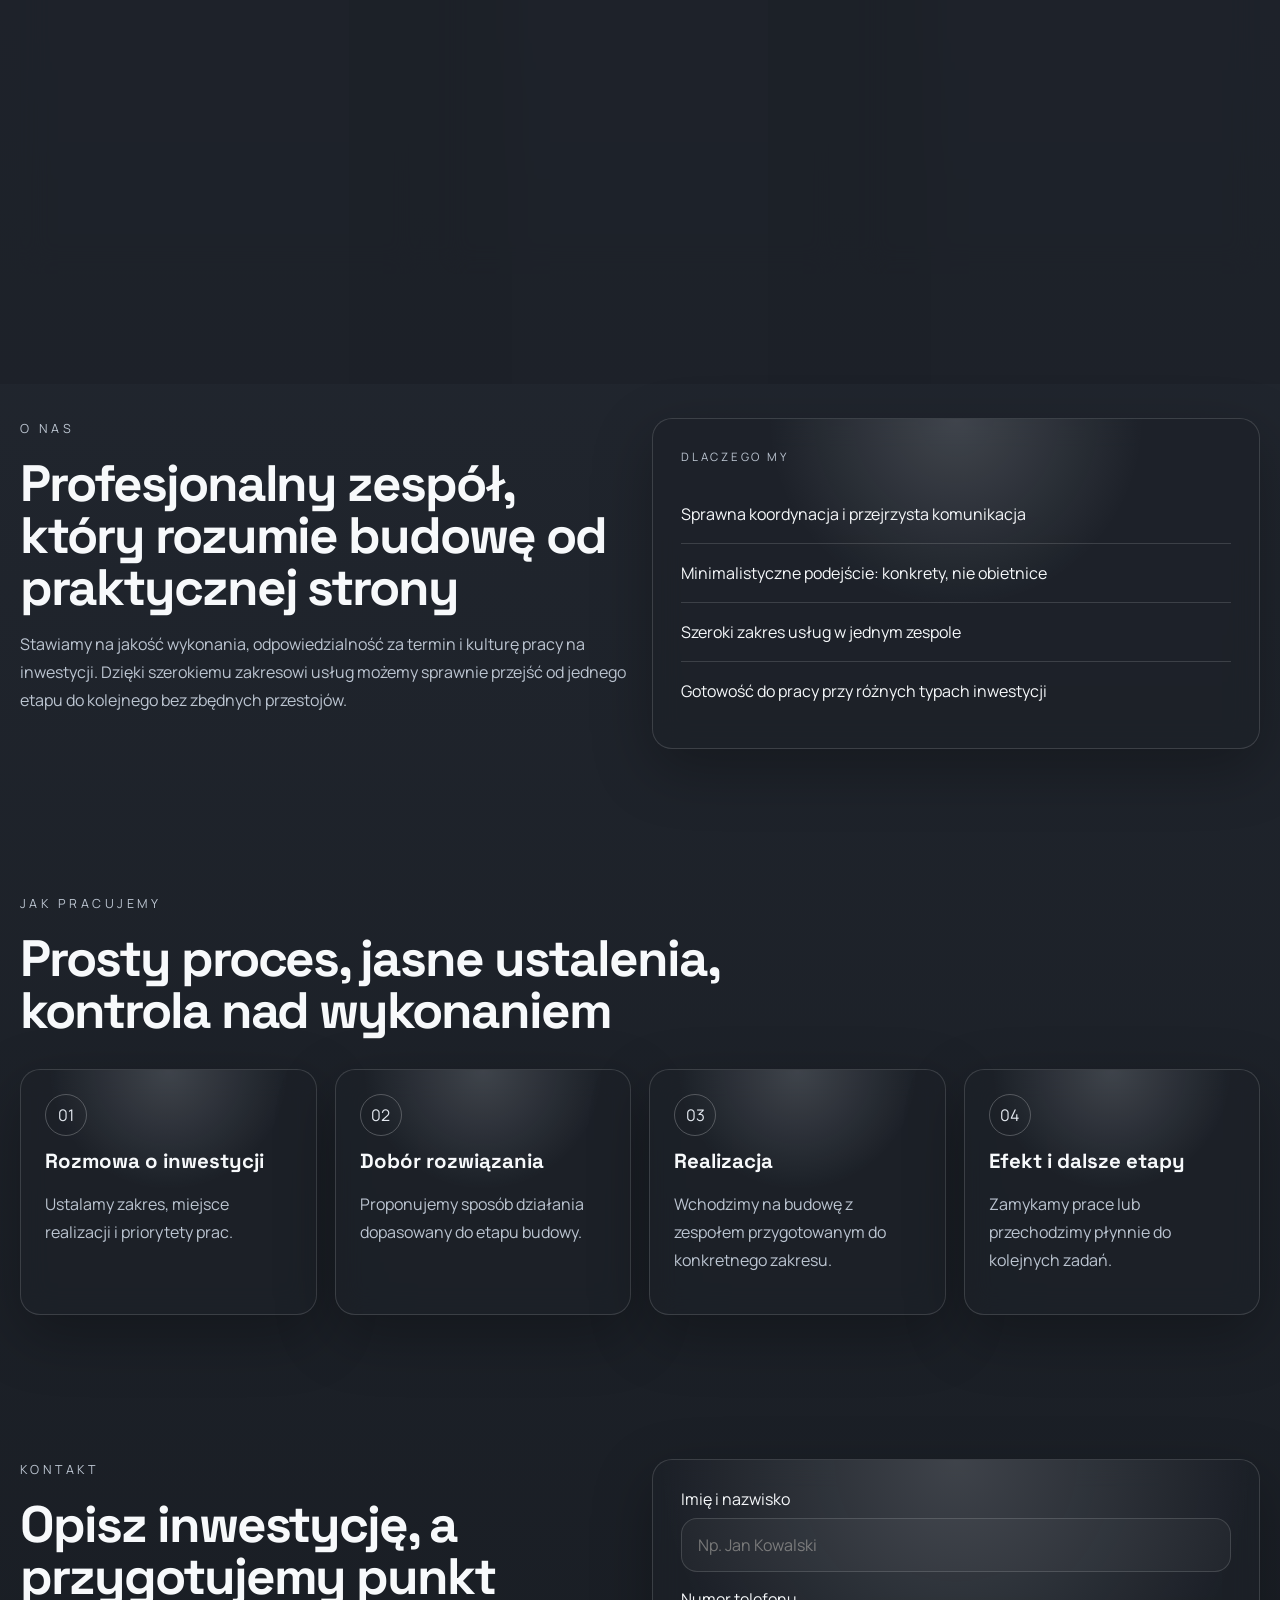
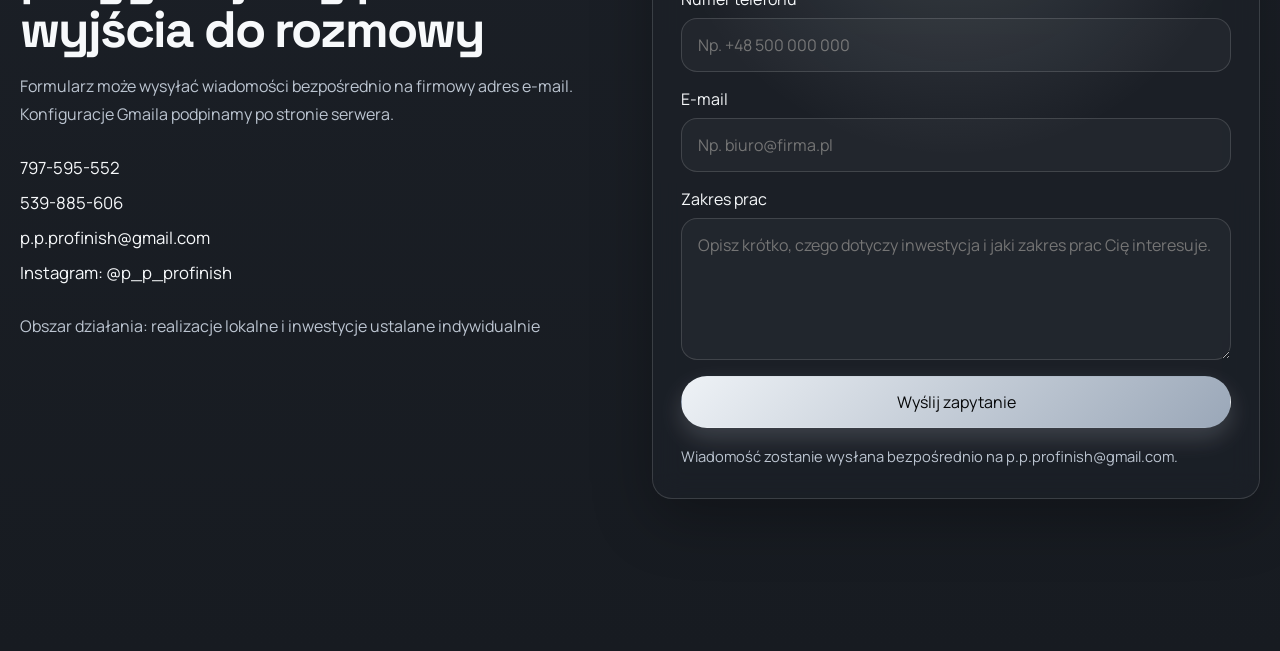
==== commit a010f819: "Improve SEO content and sitemap" ====
--- a/index.html
+++ b/index.html
@@ -3,11 +3,47 @@
   <head>
     <meta charset="UTF-8" />
     <meta name="viewport" content="width=device-width, initial-scale=1.0" />
-    <title>P&amp;P Profinish | Wykończenia i Inwestycje</title>
+    <title>P&amp;P Profinish | Wykończenia wnętrz, hydraulika, elektryka i roboty ziemne</title>
     <meta
       name="description"
-      content="P&amp;P Profinish - wykończenia wnętrz, hydraulika, wykopy liniowe i szeroki zakres prac inwestycyjnych."
+      content="P&amp;P Profinish - wykończenia wnętrz, remonty łazienek, hydraulika, elektryka, wykopy liniowe, roboty ziemne, sieć PPOŻ, wodociągi i prace budowlane."
     />
+    <meta name="robots" content="index, follow" />
+    <meta
+      name="keywords"
+      content="P&P Profinish, wykończenia wnętrz, remont łazienki, hydraulika, elektryka, wykopy liniowe, roboty ziemne, sieć PPOŻ, wodociąg, wznoszenie budynków, prace budowlane, firma wykończeniowa"
+    />
+    <link rel="canonical" href="https://www.ppprofinish.pl/" />
+    <meta property="og:type" content="website" />
+    <meta property="og:title" content="P&amp;P Profinish - wykończenia, instalacje i prace budowlane" />
+    <meta
+      property="og:description"
+      content="Profesjonalne wykończenia wnętrz, hydraulika, elektryka, wykopy liniowe, roboty ziemne, sieć PPOŻ, wodociągi i prace budowlane."
+    />
+    <meta property="og:url" content="https://www.ppprofinish.pl/" />
+    <meta property="og:image" content="https://www.ppprofinish.pl/gallery/realizacja-01.png" />
+    <script type="application/ld+json">
+      {
+        "@context": "https://schema.org",
+        "@type": "HomeAndConstructionBusiness",
+        "name": "P&P Profinish",
+        "url": "https://www.ppprofinish.pl/",
+        "email": "p.p.profinish@gmail.com",
+        "telephone": ["+48797595552", "+48539885606"],
+        "sameAs": ["https://www.instagram.com/p_p_profinish/"],
+        "areaServed": "Polska",
+        "description": "Firma budowlano-wykończeniowa realizująca wykończenia wnętrz, remonty łazienek, hydraulikę, elektrykę, wykopy liniowe, roboty ziemne, sieć PPOŻ, wodociągi i wznoszenie budynków.",
+        "makesOffer": [
+          { "@type": "Offer", "itemOffered": { "@type": "Service", "name": "Wykończenia wnętrz" } },
+          { "@type": "Offer", "itemOffered": { "@type": "Service", "name": "Remonty łazienek" } },
+          { "@type": "Offer", "itemOffered": { "@type": "Service", "name": "Hydraulika i instalacje wodne" } },
+          { "@type": "Offer", "itemOffered": { "@type": "Service", "name": "Elektryka" } },
+          { "@type": "Offer", "itemOffered": { "@type": "Service", "name": "Wykopy liniowe i roboty ziemne" } },
+          { "@type": "Offer", "itemOffered": { "@type": "Service", "name": "Sieć PPOŻ i wodociąg" } },
+          { "@type": "Offer", "itemOffered": { "@type": "Service", "name": "Wznoszenie budynków" } }
+        ]
+      }
+    </script>
     <link rel="preconnect" href="https://fonts.googleapis.com" />
     <link rel="preconnect" href="https://fonts.gstatic.com" crossorigin />
     <link
@@ -183,6 +219,45 @@
           </div>
         </section>
 
+        <section class="section seo-section" id="uslugi">
+          <div class="section-heading reveal">
+            <p class="eyebrow">Usługi</p>
+            <h2>Najczęściej wyszukiwane prace, które realizuje P&amp;P Profinish</h2>
+            <p>
+              Poniżej znajdziesz pełniejszy opis zakresu, dzięki któremu łatwiej
+              dopasować nasz zespół do konkretnej inwestycji, remontu lub etapu
+              budowy.
+            </p>
+          </div>
+
+          <div class="keyword-grid">
+            <article class="card reveal">
+              <h3>Wykończenia wnętrz i remonty mieszkań</h3>
+              <p>Kompleksowe wykończenia mieszkań, domów i lokali użytkowych, w tym ściany, sufity, zabudowy, posadzki, płytki oraz prace wykończeniowe pod klucz.</p>
+            </article>
+            <article class="card reveal reveal-delay">
+              <h3>Remonty łazienek i stref prysznicowych</h3>
+              <p>Nowoczesne łazienki, zabudowane wnęki, strefy prysznicowe, oświetlenie liniowe, montaż armatury i staranne wykończenie detali.</p>
+            </article>
+            <article class="card reveal reveal-delay-2">
+              <h3>Hydraulika, wodociągi i instalacje</h3>
+              <p>Prace hydrauliczne, instalacje wodne, przygotowanie podejść, prowadzenie wodociągów oraz wsparcie inwestycji wymagających prac instalacyjnych.</p>
+            </article>
+            <article class="card reveal">
+              <h3>Elektryka i przygotowanie instalacji</h3>
+              <p>Prace elektryczne jako samodzielny zakres lub część większego remontu, wykończenia wnętrza albo inwestycji budowlanej.</p>
+            </article>
+            <article class="card reveal reveal-delay">
+              <h3>Wykopy liniowe i roboty ziemne</h3>
+              <p>Wykopy pod instalacje, przygotowanie terenu, roboty ziemne, prace terenowe oraz organizacja kolejnych etapów na placu budowy.</p>
+            </article>
+            <article class="card reveal reveal-delay-2">
+              <h3>Sieć PPOŻ, wodociąg i prace specjalistyczne</h3>
+              <p>Prowadzenie sieci PPOŻ i wodociągów, prace specjalistyczne w wykopie oraz zadania dopasowane do konkretnej budowy i inwestycji.</p>
+            </article>
+          </div>
+        </section>
+
         <section class="section" id="galeria">
           <div class="section-heading reveal">
             <p class="eyebrow">Galeria</p>
--- a/styles.css
+++ b/styles.css
@@ -478,6 +478,12 @@
   gap: 18px;
 }
 
+.keyword-grid {
+  display: grid;
+  grid-template-columns: repeat(3, minmax(0, 1fr));
+  gap: 18px;
+}
+
 .card {
   min-height: 100%;
   padding: 24px;
@@ -647,6 +653,7 @@
 @media (max-width: 1080px) {
   .hero,
   .service-stack-grid,
+  .keyword-grid,
   .about-section,
   .contact-section,
   .timeline,
@@ -690,6 +697,7 @@
   .site-header,
   .hero,
   .service-stack-grid,
+  .keyword-grid,
   .about-section,
   .contact-section,
   .timeline,
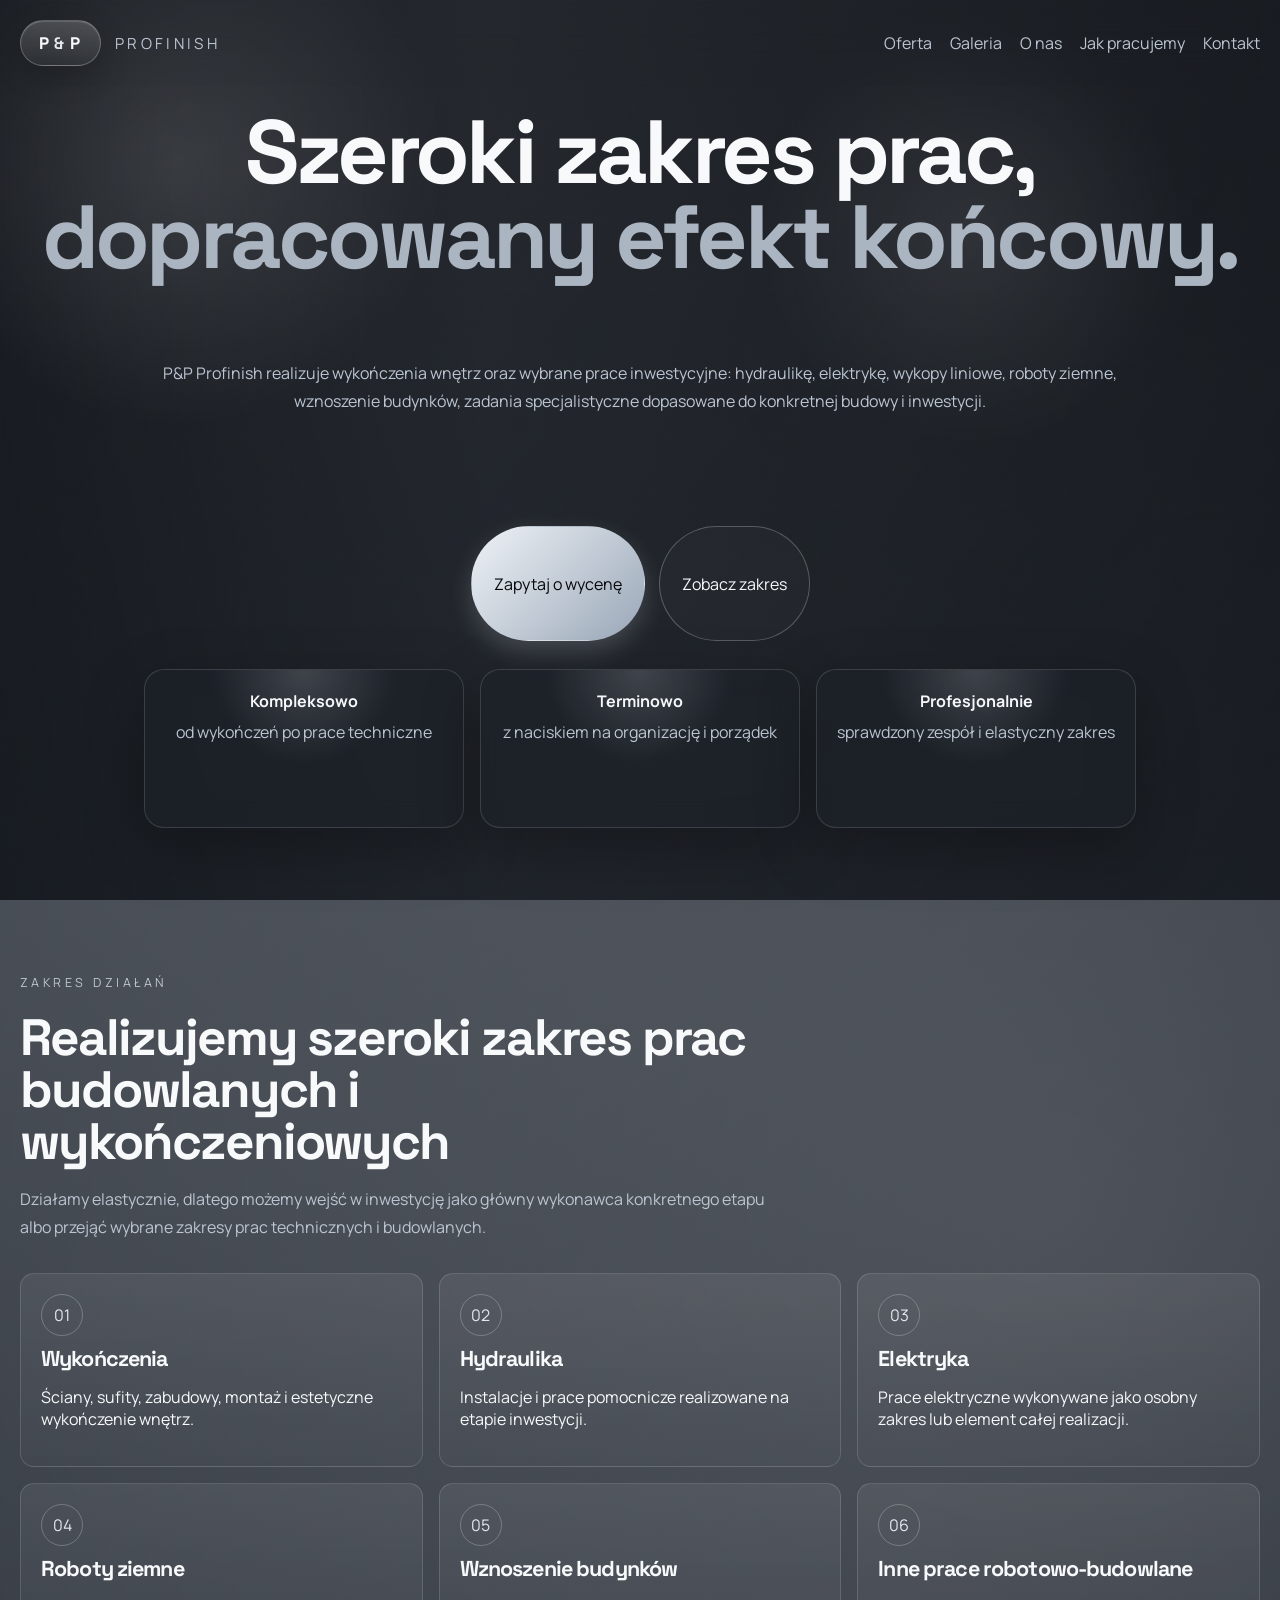
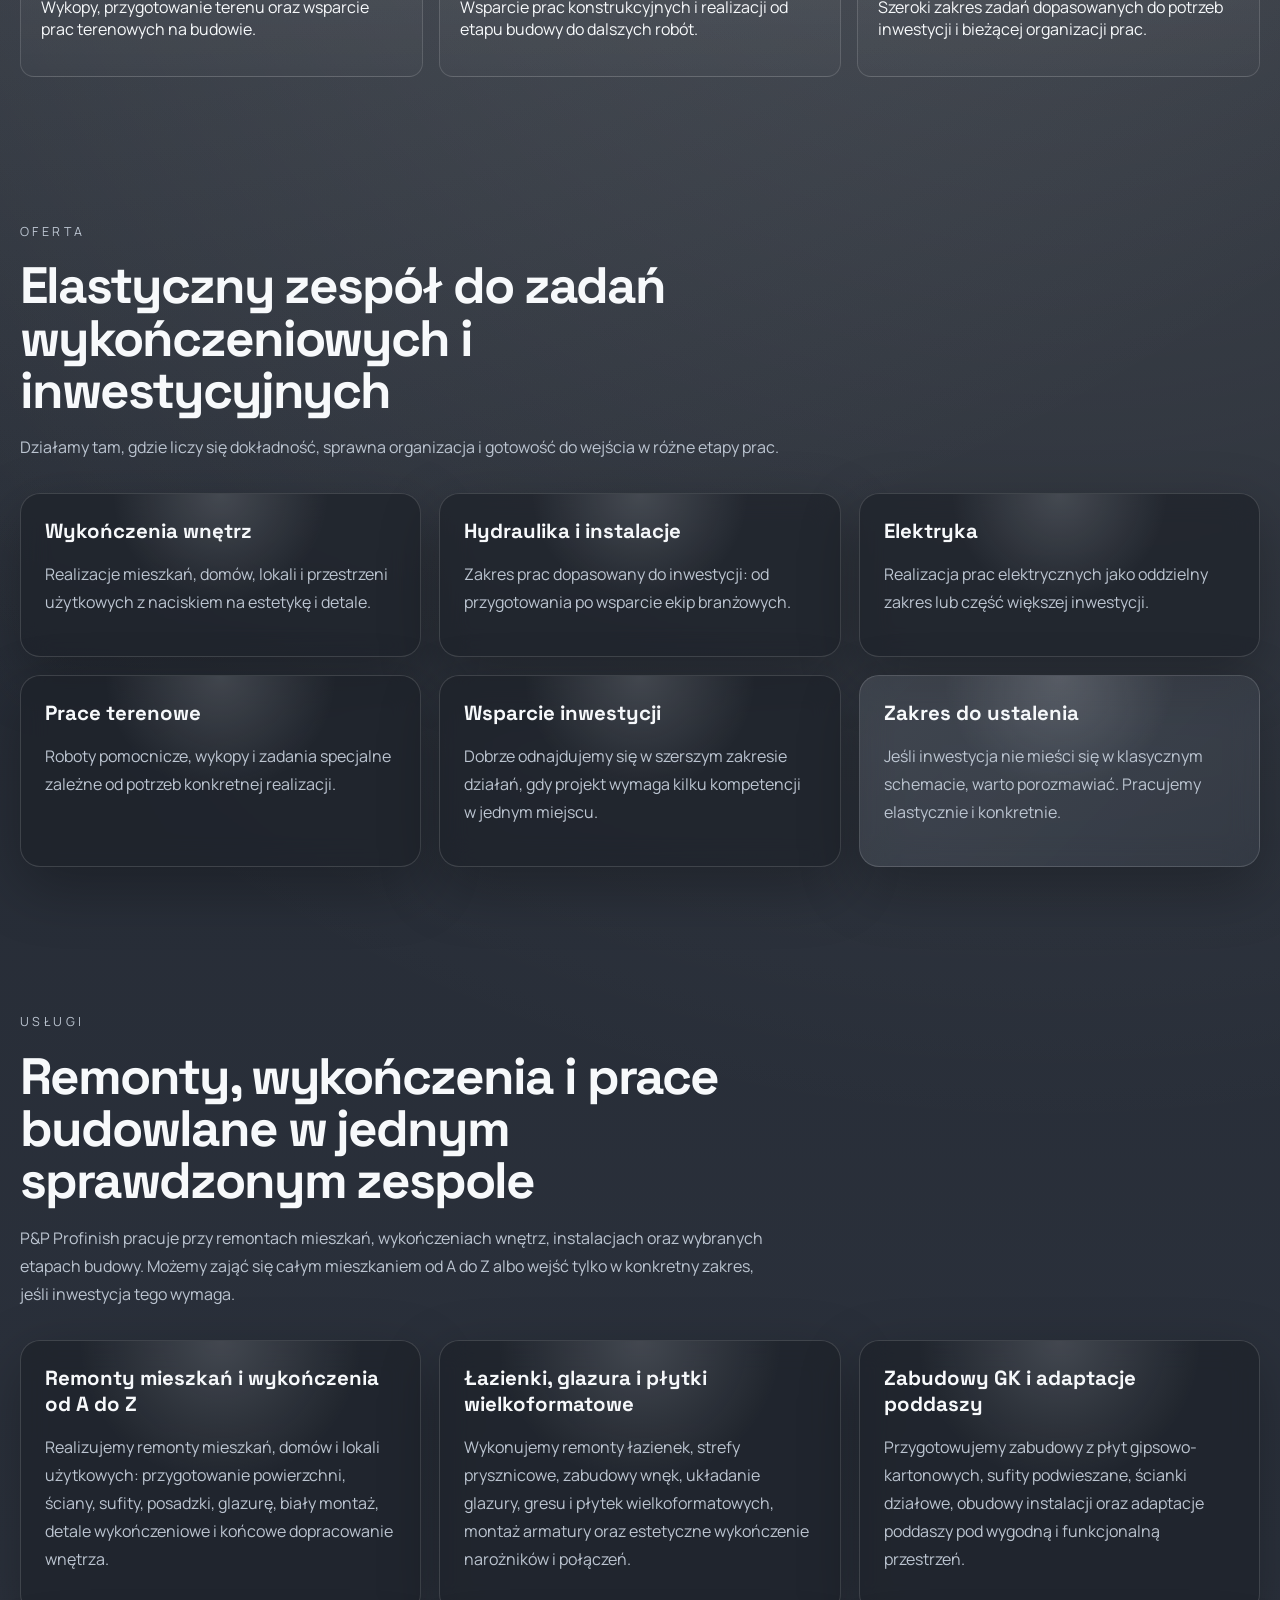
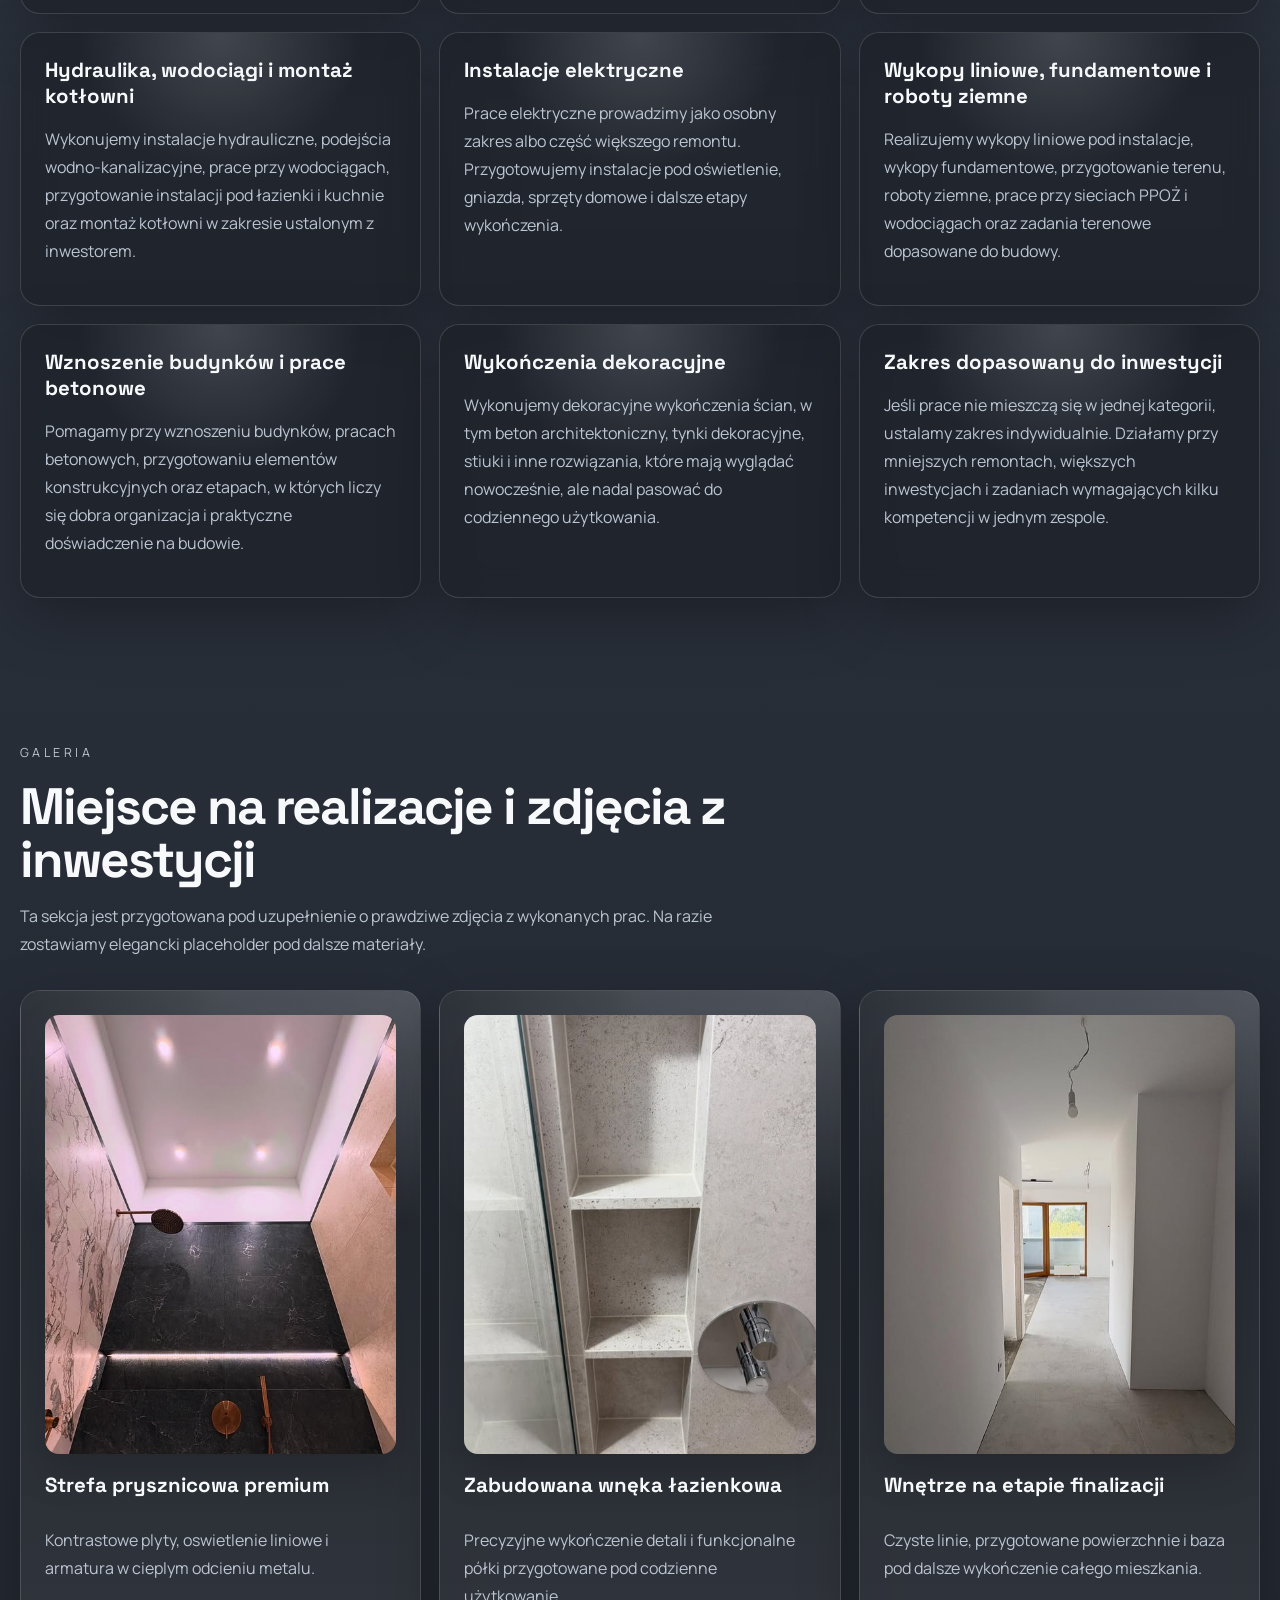
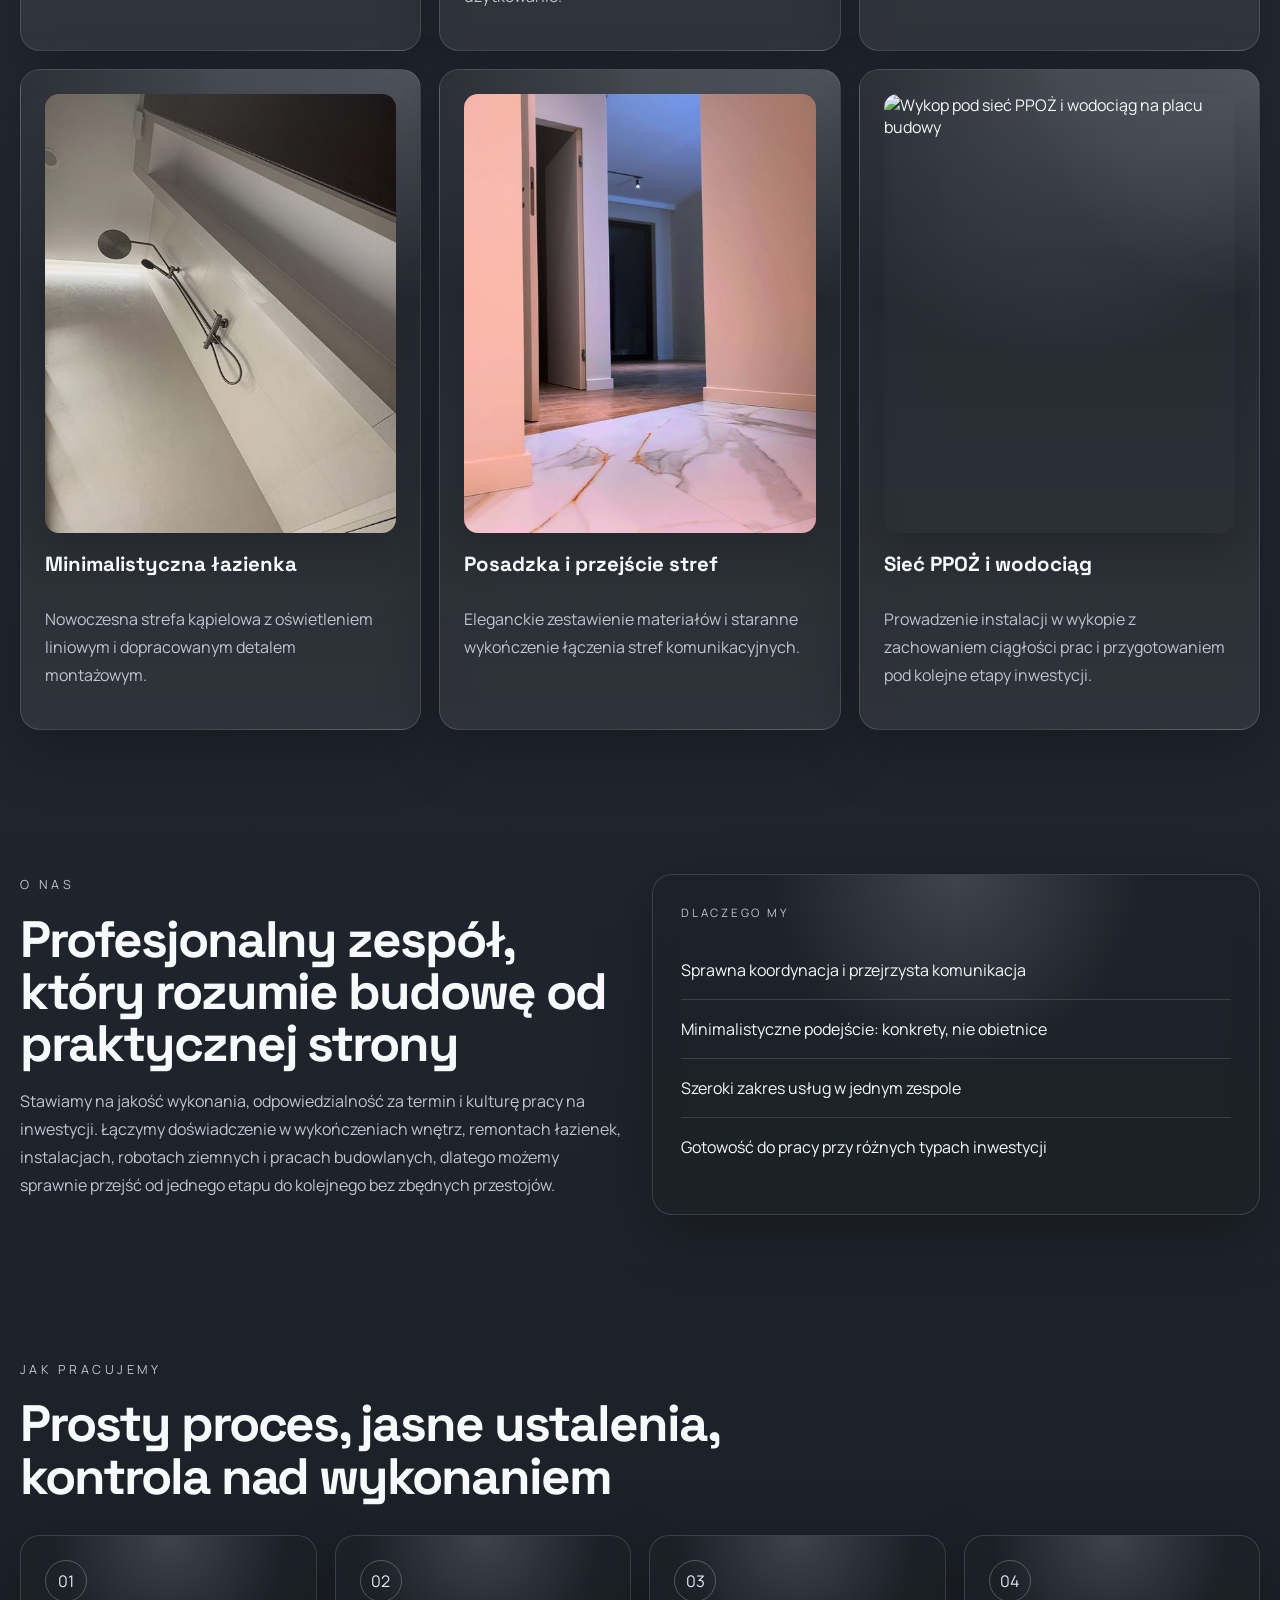
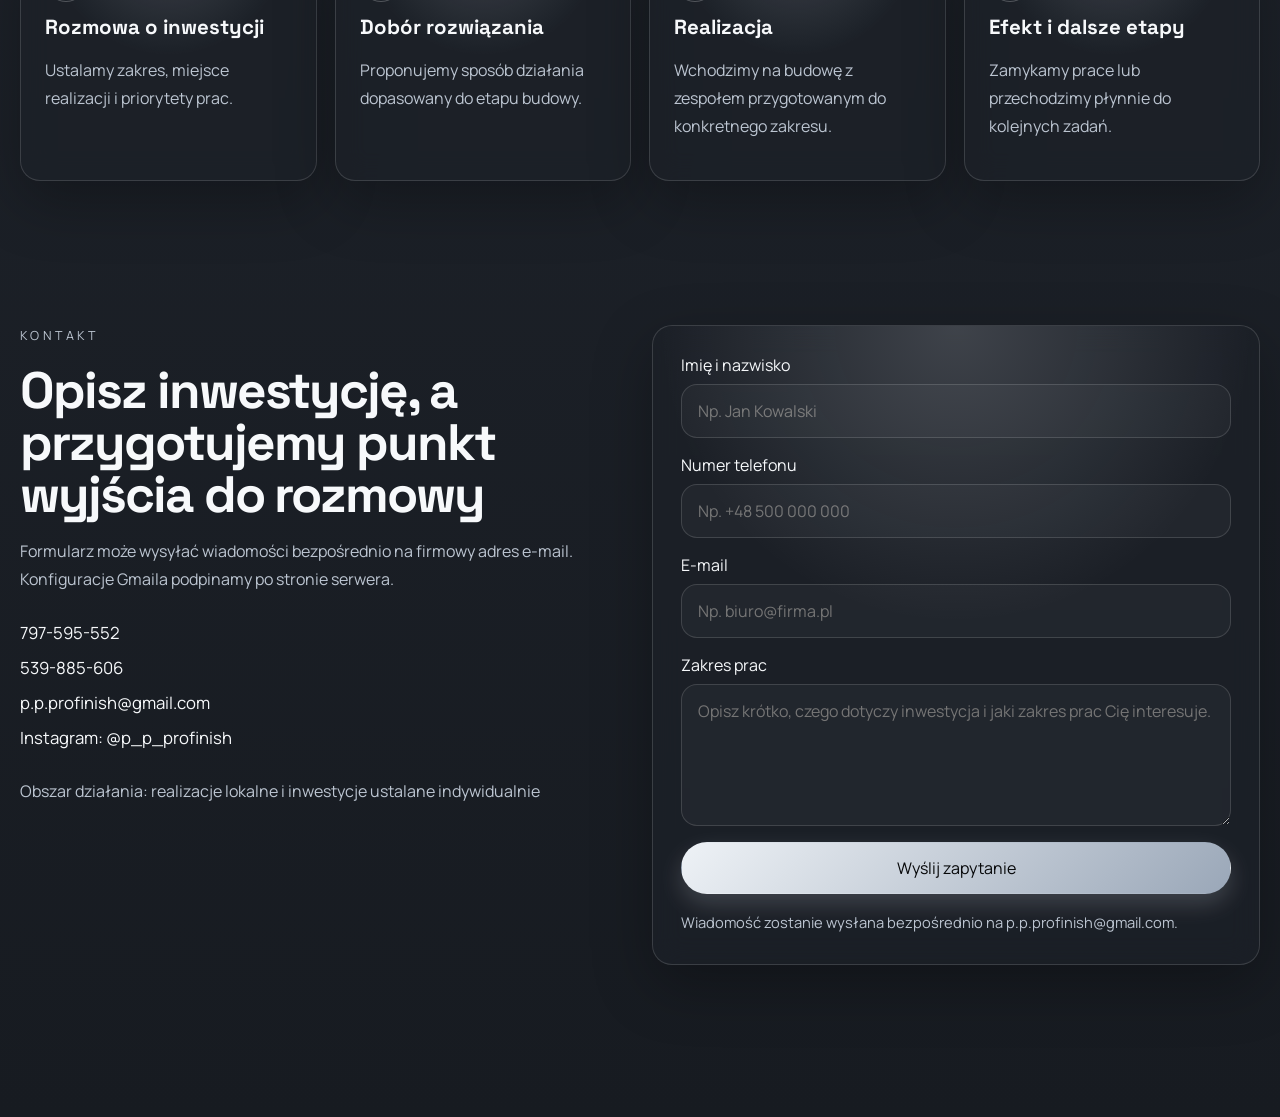
==== commit 54743aab: "Expand SEO service content" ====
--- a/index.html
+++ b/index.html
@@ -3,22 +3,22 @@
   <head>
     <meta charset="UTF-8" />
     <meta name="viewport" content="width=device-width, initial-scale=1.0" />
-    <title>P&amp;P Profinish | Wykończenia wnętrz, hydraulika, elektryka i roboty ziemne</title>
+    <title>P&amp;P Profinish | Remonty, wykończenia wnętrz, instalacje i prace budowlane</title>
     <meta
       name="description"
-      content="P&amp;P Profinish - wykończenia wnętrz, remonty łazienek, hydraulika, elektryka, wykopy liniowe, roboty ziemne, sieć PPOŻ, wodociągi i prace budowlane."
+      content="P&amp;P Profinish - remonty mieszkań, wykończenia wnętrz, zabudowy GK, adaptacje poddaszy, łazienki, glazura, hydraulika, elektryka, kotłownie, wykopy i prace budowlane."
     />
     <meta name="robots" content="index, follow" />
     <meta
       name="keywords"
-      content="P&P Profinish, wykończenia wnętrz, remont łazienki, hydraulika, elektryka, wykopy liniowe, roboty ziemne, sieć PPOŻ, wodociąg, wznoszenie budynków, prace budowlane, firma wykończeniowa"
+      content="P&P Profinish, wykończenia wnętrz, remonty mieszkań, remont łazienki, zabudowy GK, adaptacja poddaszy, wznoszenie budynków, wykopy liniowe, wykopy fundamentowe, prace betonowe, instalacje elektryczne, instalacje hydrauliczne, montaż kotłowni, płytki wielkoformatowe, glazura, beton architektoniczny, tynki dekoracyjne, stiuki, roboty ziemne, firma wykończeniowa"
     />
     <link rel="canonical" href="https://www.ppprofinish.pl/" />
     <meta property="og:type" content="website" />
-    <meta property="og:title" content="P&amp;P Profinish - wykończenia, instalacje i prace budowlane" />
+    <meta property="og:title" content="P&amp;P Profinish - remonty, wykończenia, instalacje i prace budowlane" />
     <meta
       property="og:description"
-      content="Profesjonalne wykończenia wnętrz, hydraulika, elektryka, wykopy liniowe, roboty ziemne, sieć PPOŻ, wodociągi i prace budowlane."
+      content="Remonty mieszkań i łazienek, wykończenia od A do Z, zabudowy GK, glazura, hydraulika, elektryka, kotłownie, wykopy oraz szersze prace budowlane."
     />
     <meta property="og:url" content="https://www.ppprofinish.pl/" />
     <meta property="og:image" content="https://www.ppprofinish.pl/gallery/realizacja-01.png" />
@@ -32,13 +32,18 @@
         "telephone": ["+48797595552", "+48539885606"],
         "sameAs": ["https://www.instagram.com/p_p_profinish/"],
         "areaServed": "Polska",
-        "description": "Firma budowlano-wykończeniowa realizująca wykończenia wnętrz, remonty łazienek, hydraulikę, elektrykę, wykopy liniowe, roboty ziemne, sieć PPOŻ, wodociągi i wznoszenie budynków.",
+        "description": "Firma budowlano-wykończeniowa realizująca remonty mieszkań, wykończenia wnętrz, zabudowy GK, adaptacje poddaszy, remonty łazienek, hydraulikę, elektrykę, montaż kotłowni, wykopy, roboty ziemne, prace betonowe i wznoszenie budynków.",
         "makesOffer": [
           { "@type": "Offer", "itemOffered": { "@type": "Service", "name": "Wykończenia wnętrz" } },
+          { "@type": "Offer", "itemOffered": { "@type": "Service", "name": "Remonty mieszkań od A do Z" } },
           { "@type": "Offer", "itemOffered": { "@type": "Service", "name": "Remonty łazienek" } },
+          { "@type": "Offer", "itemOffered": { "@type": "Service", "name": "Zabudowy GK i adaptacje poddaszy" } },
+          { "@type": "Offer", "itemOffered": { "@type": "Service", "name": "Płytki wielkoformatowe, glazura i wykończenia dekoracyjne" } },
           { "@type": "Offer", "itemOffered": { "@type": "Service", "name": "Hydraulika i instalacje wodne" } },
+          { "@type": "Offer", "itemOffered": { "@type": "Service", "name": "Montaż kotłowni" } },
           { "@type": "Offer", "itemOffered": { "@type": "Service", "name": "Elektryka" } },
-          { "@type": "Offer", "itemOffered": { "@type": "Service", "name": "Wykopy liniowe i roboty ziemne" } },
+          { "@type": "Offer", "itemOffered": { "@type": "Service", "name": "Wykopy liniowe, fundamentowe i roboty ziemne" } },
+          { "@type": "Offer", "itemOffered": { "@type": "Service", "name": "Prace betonowe" } },
           { "@type": "Offer", "itemOffered": { "@type": "Service", "name": "Sieć PPOŻ i wodociąg" } },
           { "@type": "Offer", "itemOffered": { "@type": "Service", "name": "Wznoszenie budynków" } }
         ]
@@ -222,38 +227,51 @@
         <section class="section seo-section" id="uslugi">
           <div class="section-heading reveal">
             <p class="eyebrow">Usługi</p>
-            <h2>Najczęściej wyszukiwane prace, które realizuje P&amp;P Profinish</h2>
-            <p>
-              Poniżej znajdziesz pełniejszy opis zakresu, dzięki któremu łatwiej
-              dopasować nasz zespół do konkretnej inwestycji, remontu lub etapu
-              budowy.
+            <h2>Remonty, wykończenia i prace budowlane w jednym sprawdzonym zespole</h2>
+            <p>
+              P&amp;P Profinish pracuje przy remontach mieszkań, wykończeniach
+              wnętrz, instalacjach oraz wybranych etapach budowy. Możemy zająć
+              się całym mieszkaniem od A do Z albo wejść tylko w konkretny
+              zakres, jeśli inwestycja tego wymaga.
             </p>
           </div>
 
           <div class="keyword-grid">
             <article class="card reveal">
-              <h3>Wykończenia wnętrz i remonty mieszkań</h3>
-              <p>Kompleksowe wykończenia mieszkań, domów i lokali użytkowych, w tym ściany, sufity, zabudowy, posadzki, płytki oraz prace wykończeniowe pod klucz.</p>
+              <h3>Remonty mieszkań i wykończenia od A do Z</h3>
+              <p>Realizujemy remonty mieszkań, domów i lokali użytkowych: przygotowanie powierzchni, ściany, sufity, posadzki, glazurę, biały montaż, detale wykończeniowe i końcowe dopracowanie wnętrza.</p>
             </article>
             <article class="card reveal reveal-delay">
-              <h3>Remonty łazienek i stref prysznicowych</h3>
-              <p>Nowoczesne łazienki, zabudowane wnęki, strefy prysznicowe, oświetlenie liniowe, montaż armatury i staranne wykończenie detali.</p>
+              <h3>Łazienki, glazura i płytki wielkoformatowe</h3>
+              <p>Wykonujemy remonty łazienek, strefy prysznicowe, zabudowy wnęk, układanie glazury, gresu i płytek wielkoformatowych, montaż armatury oraz estetyczne wykończenie narożników i połączeń.</p>
             </article>
             <article class="card reveal reveal-delay-2">
-              <h3>Hydraulika, wodociągi i instalacje</h3>
-              <p>Prace hydrauliczne, instalacje wodne, przygotowanie podejść, prowadzenie wodociągów oraz wsparcie inwestycji wymagających prac instalacyjnych.</p>
+              <h3>Zabudowy GK i adaptacje poddaszy</h3>
+              <p>Przygotowujemy zabudowy z płyt gipsowo-kartonowych, sufity podwieszane, ścianki działowe, obudowy instalacji oraz adaptacje poddaszy pod wygodną i funkcjonalną przestrzeń.</p>
             </article>
             <article class="card reveal">
-              <h3>Elektryka i przygotowanie instalacji</h3>
-              <p>Prace elektryczne jako samodzielny zakres lub część większego remontu, wykończenia wnętrza albo inwestycji budowlanej.</p>
+              <h3>Hydraulika, wodociągi i montaż kotłowni</h3>
+              <p>Wykonujemy instalacje hydrauliczne, podejścia wodno-kanalizacyjne, prace przy wodociągach, przygotowanie instalacji pod łazienki i kuchnie oraz montaż kotłowni w zakresie ustalonym z inwestorem.</p>
             </article>
             <article class="card reveal reveal-delay">
-              <h3>Wykopy liniowe i roboty ziemne</h3>
-              <p>Wykopy pod instalacje, przygotowanie terenu, roboty ziemne, prace terenowe oraz organizacja kolejnych etapów na placu budowy.</p>
+              <h3>Instalacje elektryczne</h3>
+              <p>Prace elektryczne prowadzimy jako osobny zakres albo część większego remontu. Przygotowujemy instalacje pod oświetlenie, gniazda, sprzęty domowe i dalsze etapy wykończenia.</p>
             </article>
             <article class="card reveal reveal-delay-2">
-              <h3>Sieć PPOŻ, wodociąg i prace specjalistyczne</h3>
-              <p>Prowadzenie sieci PPOŻ i wodociągów, prace specjalistyczne w wykopie oraz zadania dopasowane do konkretnej budowy i inwestycji.</p>
+              <h3>Wykopy liniowe, fundamentowe i roboty ziemne</h3>
+              <p>Realizujemy wykopy liniowe pod instalacje, wykopy fundamentowe, przygotowanie terenu, roboty ziemne, prace przy sieciach PPOŻ i wodociągach oraz zadania terenowe dopasowane do budowy.</p>
+            </article>
+            <article class="card reveal">
+              <h3>Wznoszenie budynków i prace betonowe</h3>
+              <p>Pomagamy przy wznoszeniu budynków, pracach betonowych, przygotowaniu elementów konstrukcyjnych oraz etapach, w których liczy się dobra organizacja i praktyczne doświadczenie na budowie.</p>
+            </article>
+            <article class="card reveal reveal-delay">
+              <h3>Wykończenia dekoracyjne</h3>
+              <p>Wykonujemy dekoracyjne wykończenia ścian, w tym beton architektoniczny, tynki dekoracyjne, stiuki i inne rozwiązania, które mają wyglądać nowocześnie, ale nadal pasować do codziennego użytkowania.</p>
+            </article>
+            <article class="card reveal reveal-delay-2">
+              <h3>Zakres dopasowany do inwestycji</h3>
+              <p>Jeśli prace nie mieszczą się w jednej kategorii, ustalamy zakres indywidualnie. Działamy przy mniejszych remontach, większych inwestycjach i zadaniach wymagających kilku kompetencji w jednym zespole.</p>
             </article>
           </div>
         </section>
@@ -309,9 +327,10 @@
             <h2>Profesjonalny zespół, który rozumie budowę od praktycznej strony</h2>
             <p>
               Stawiamy na jakość wykonania, odpowiedzialność za termin i kulturę
-              pracy na inwestycji. Dzięki szerokiemu zakresowi usług możemy
-              sprawnie przejść od jednego etapu do kolejnego bez zbędnych
-              przestojów.
+              pracy na inwestycji. Łączymy doświadczenie w wykończeniach wnętrz,
+              remontach łazienek, instalacjach, robotach ziemnych i pracach
+              budowlanych, dlatego możemy sprawnie przejść od jednego etapu do
+              kolejnego bez zbędnych przestojów.
             </p>
           </div>
 
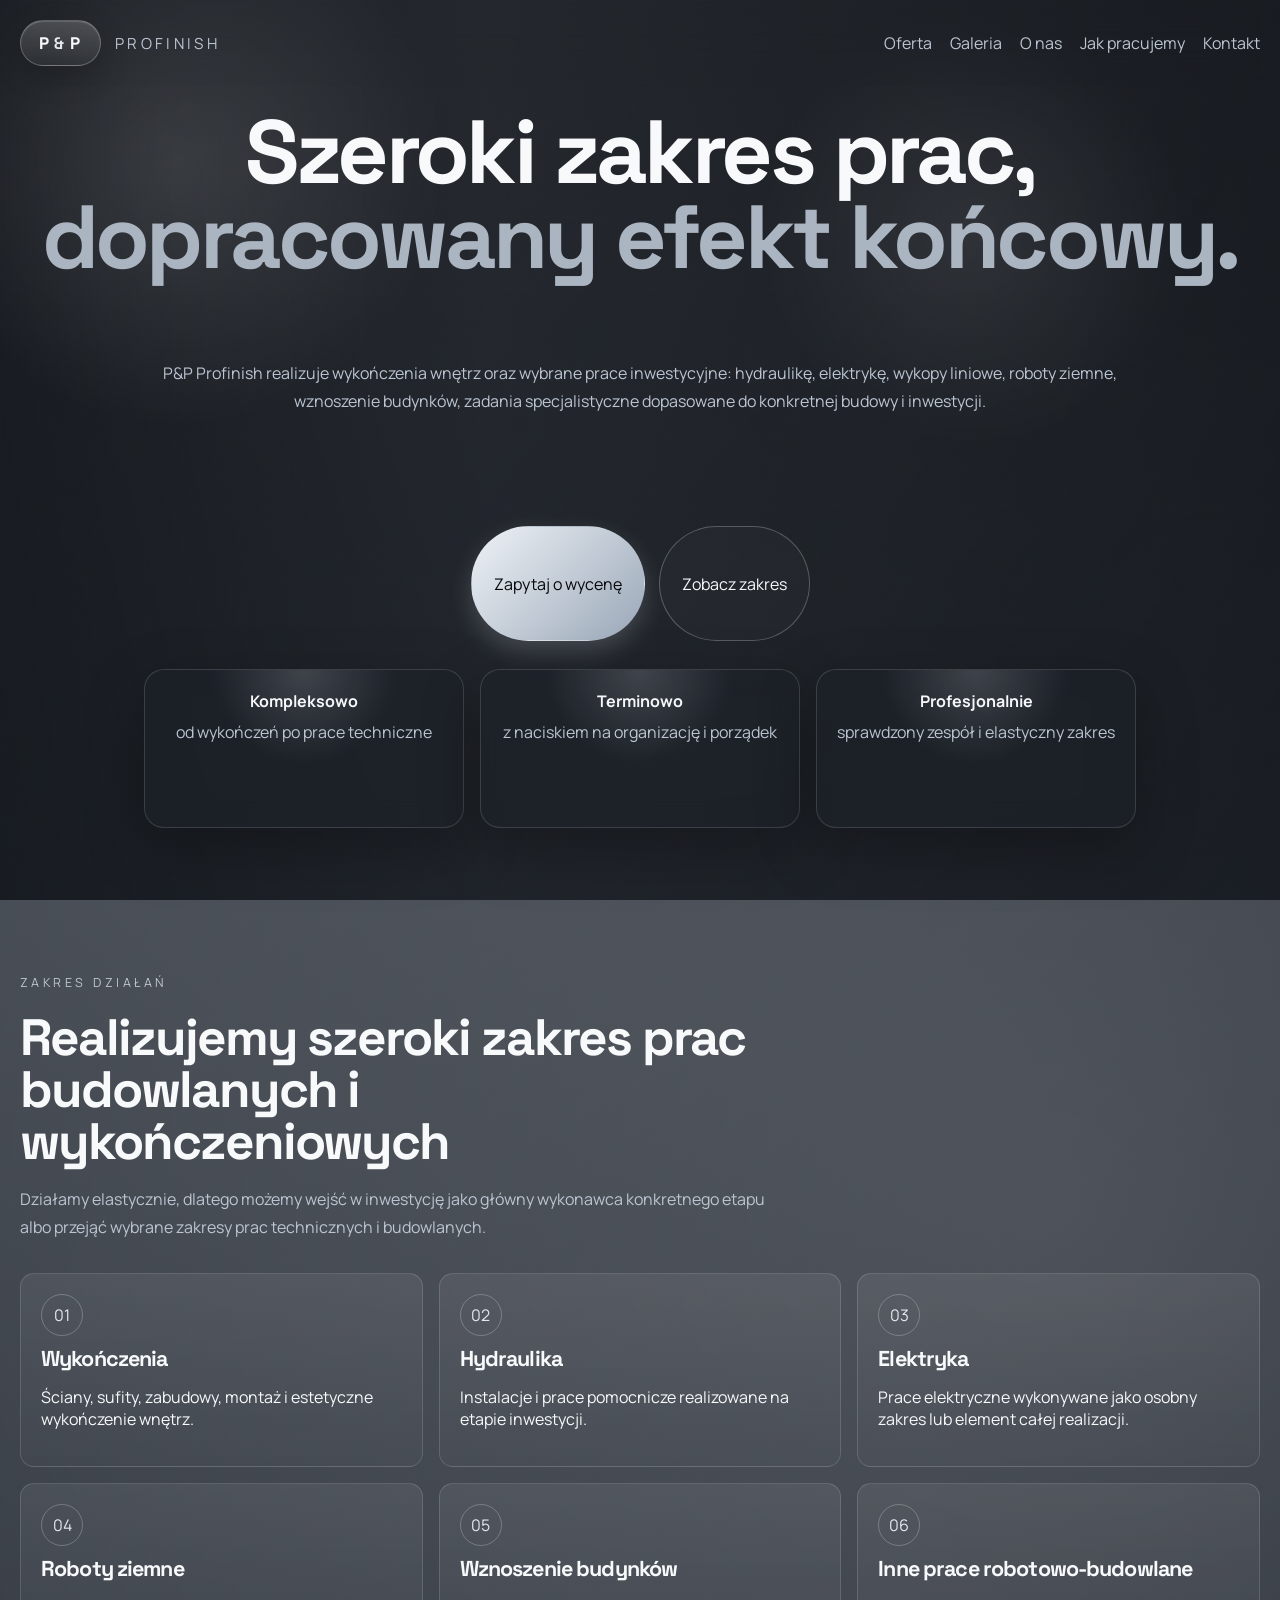
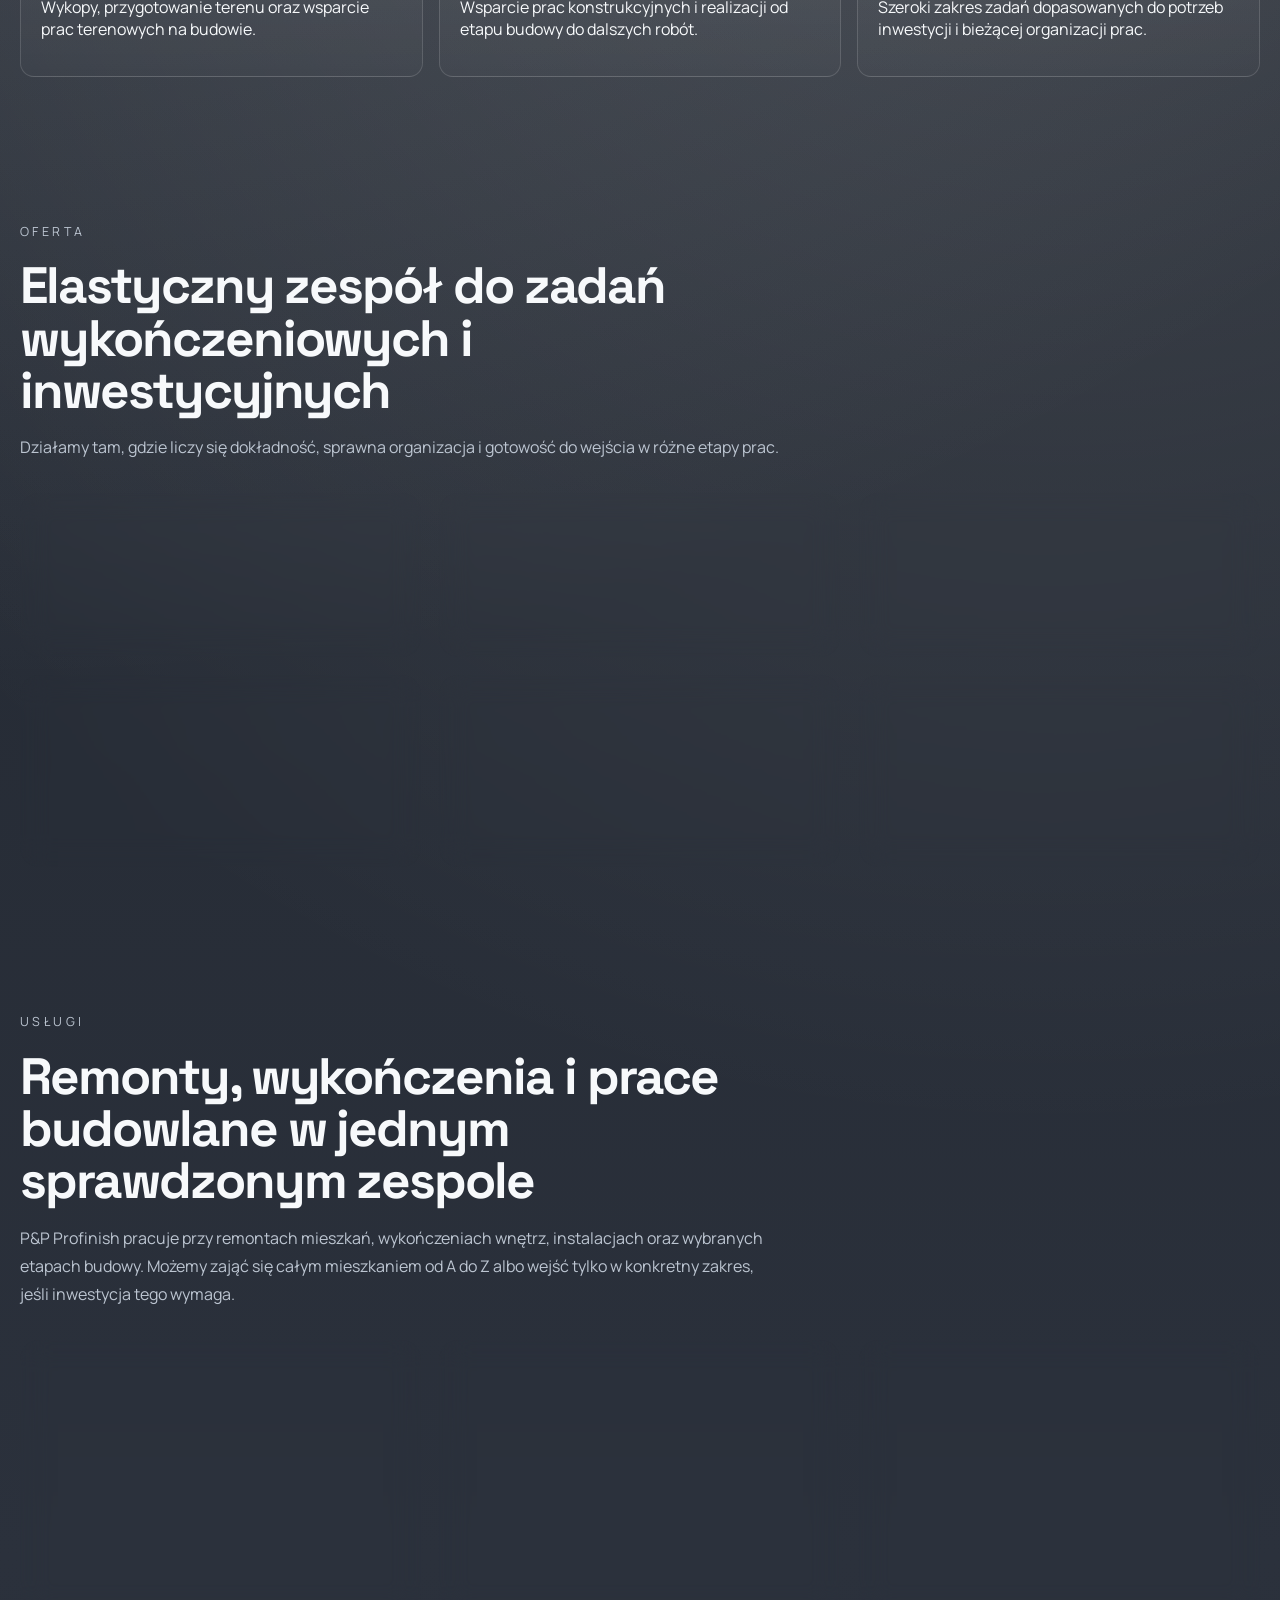
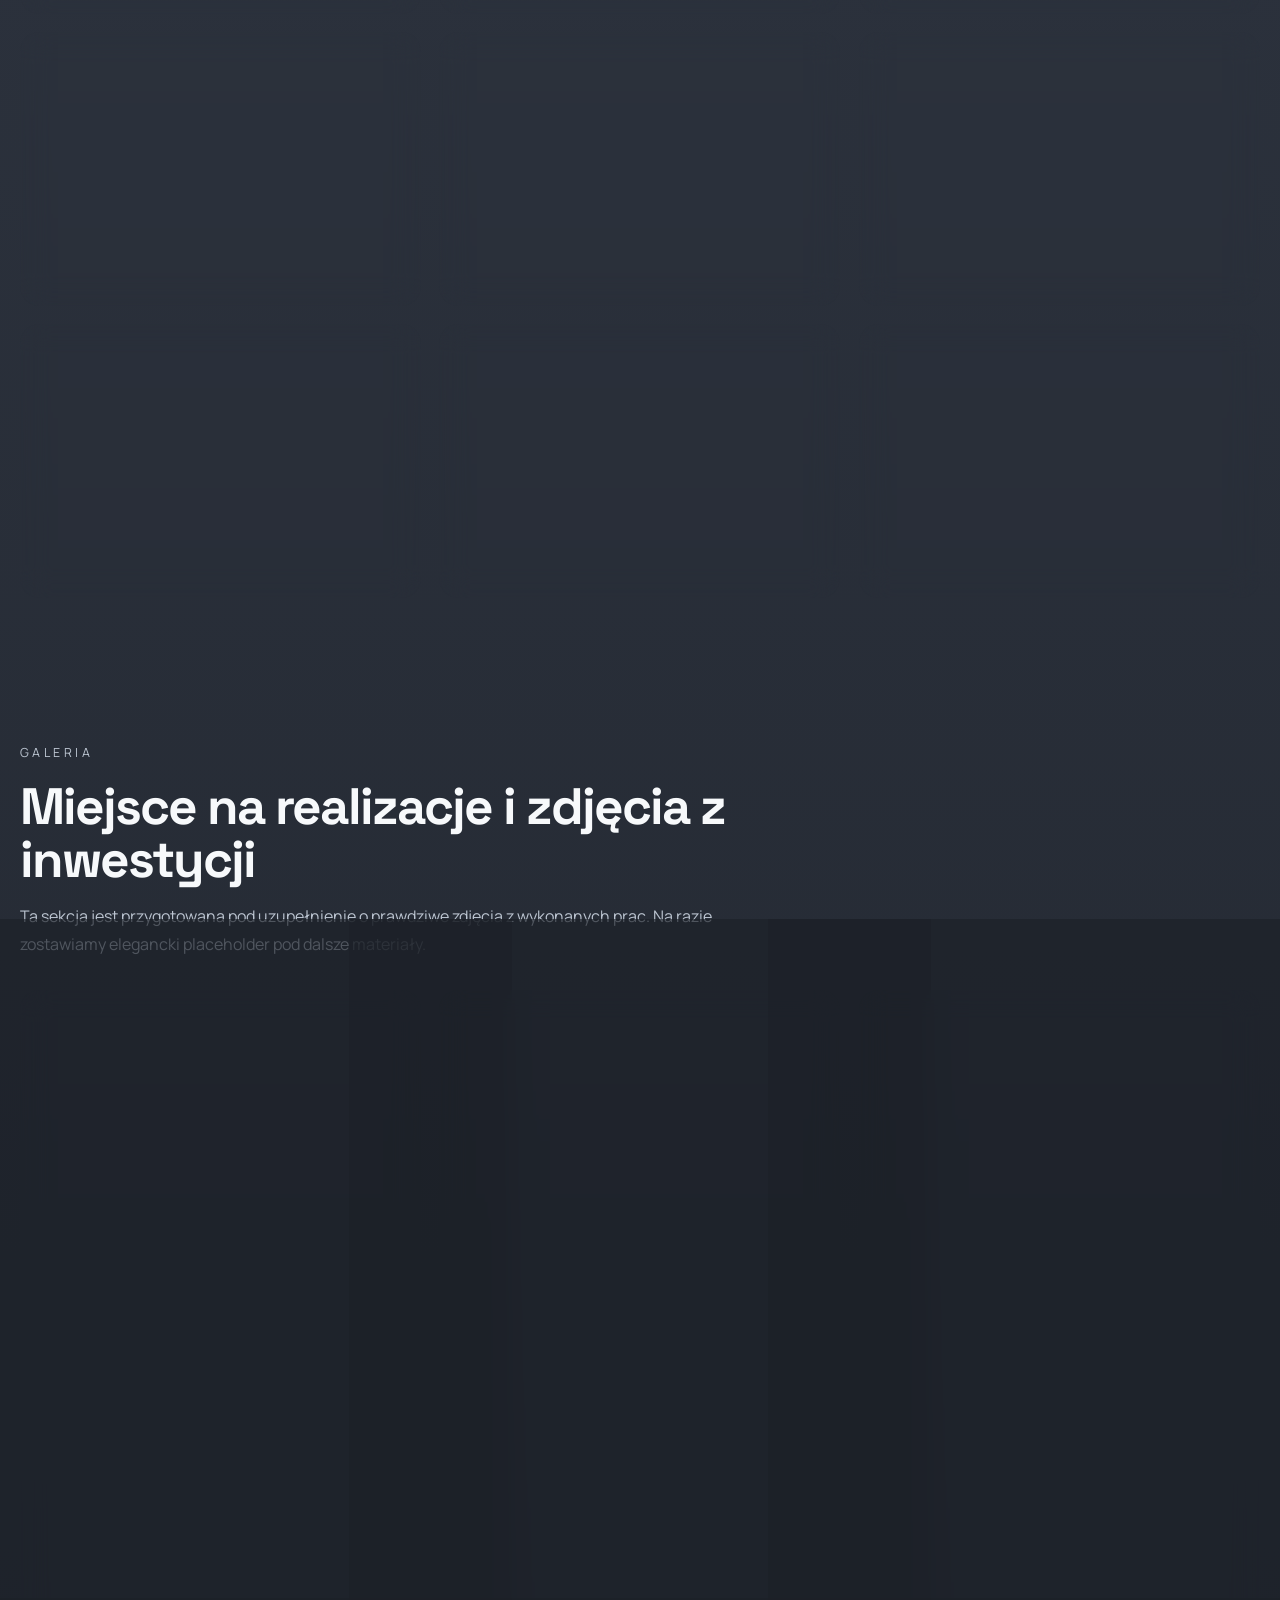
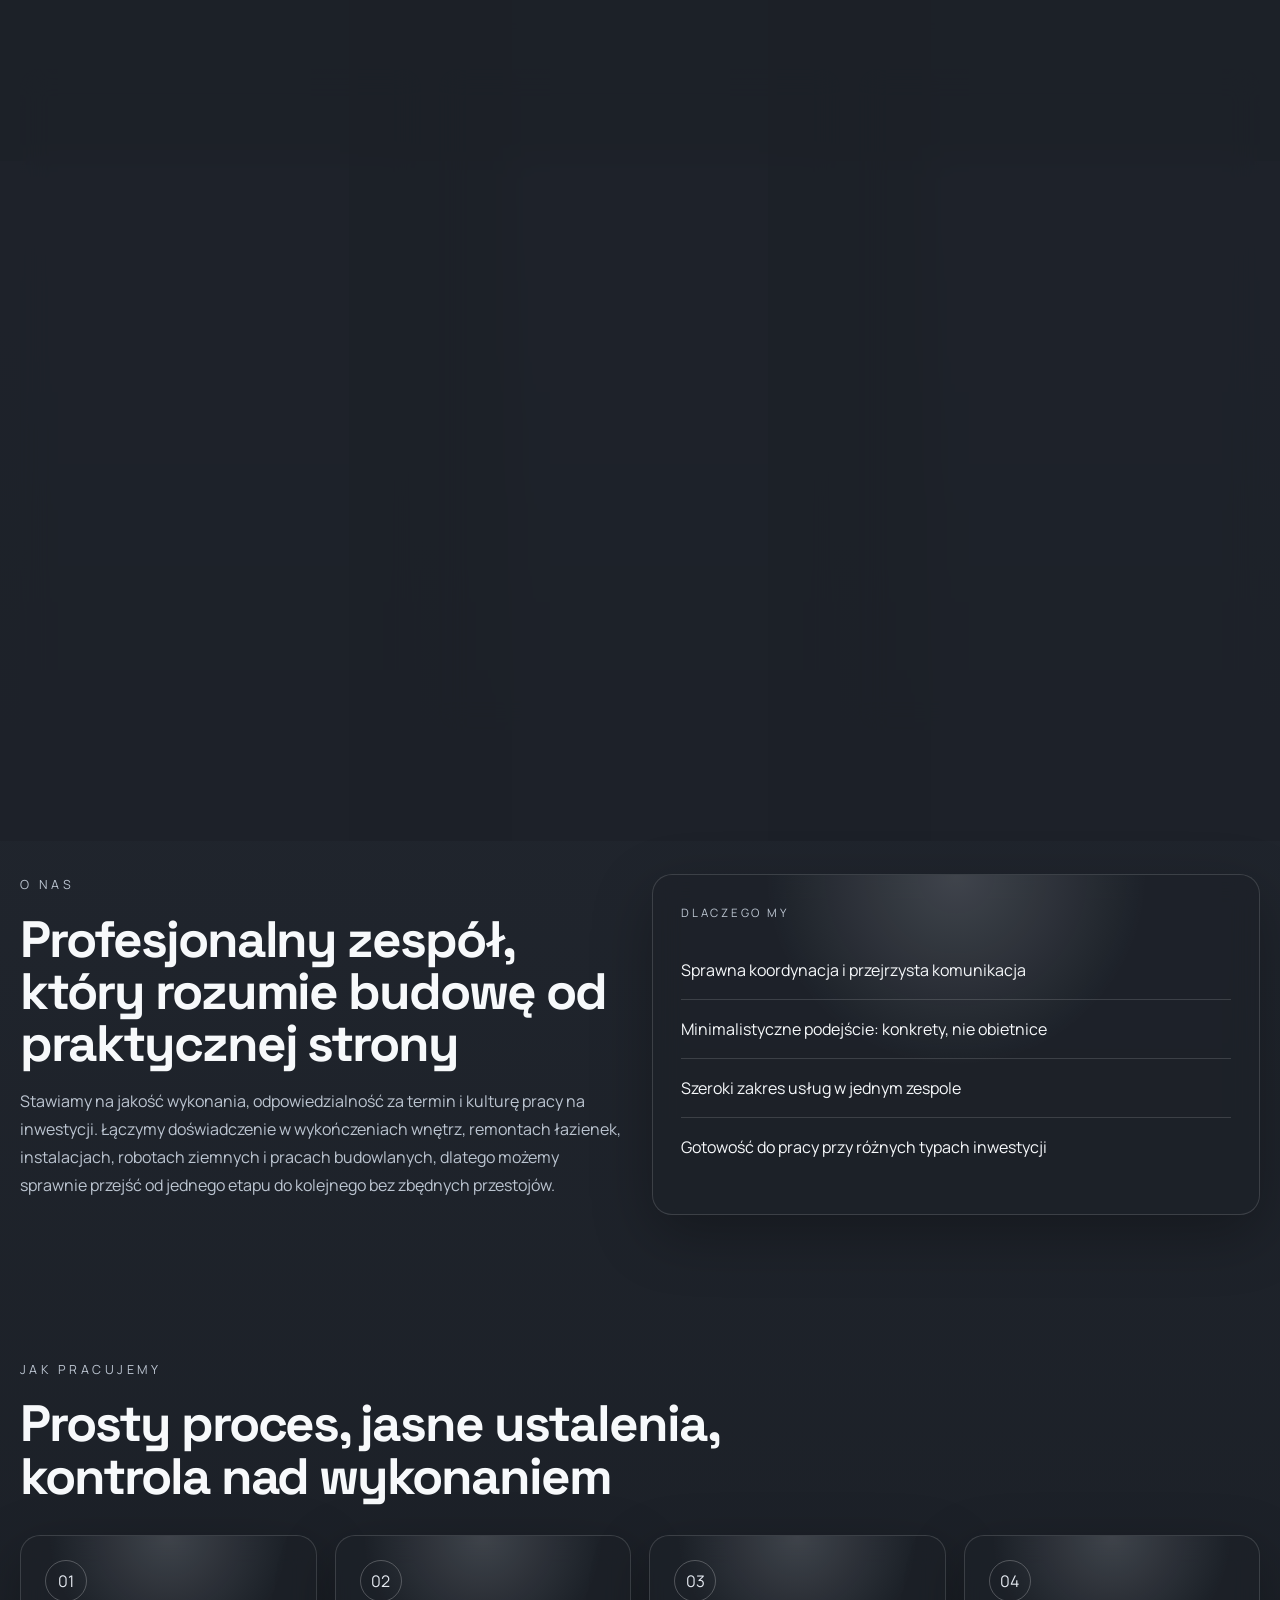
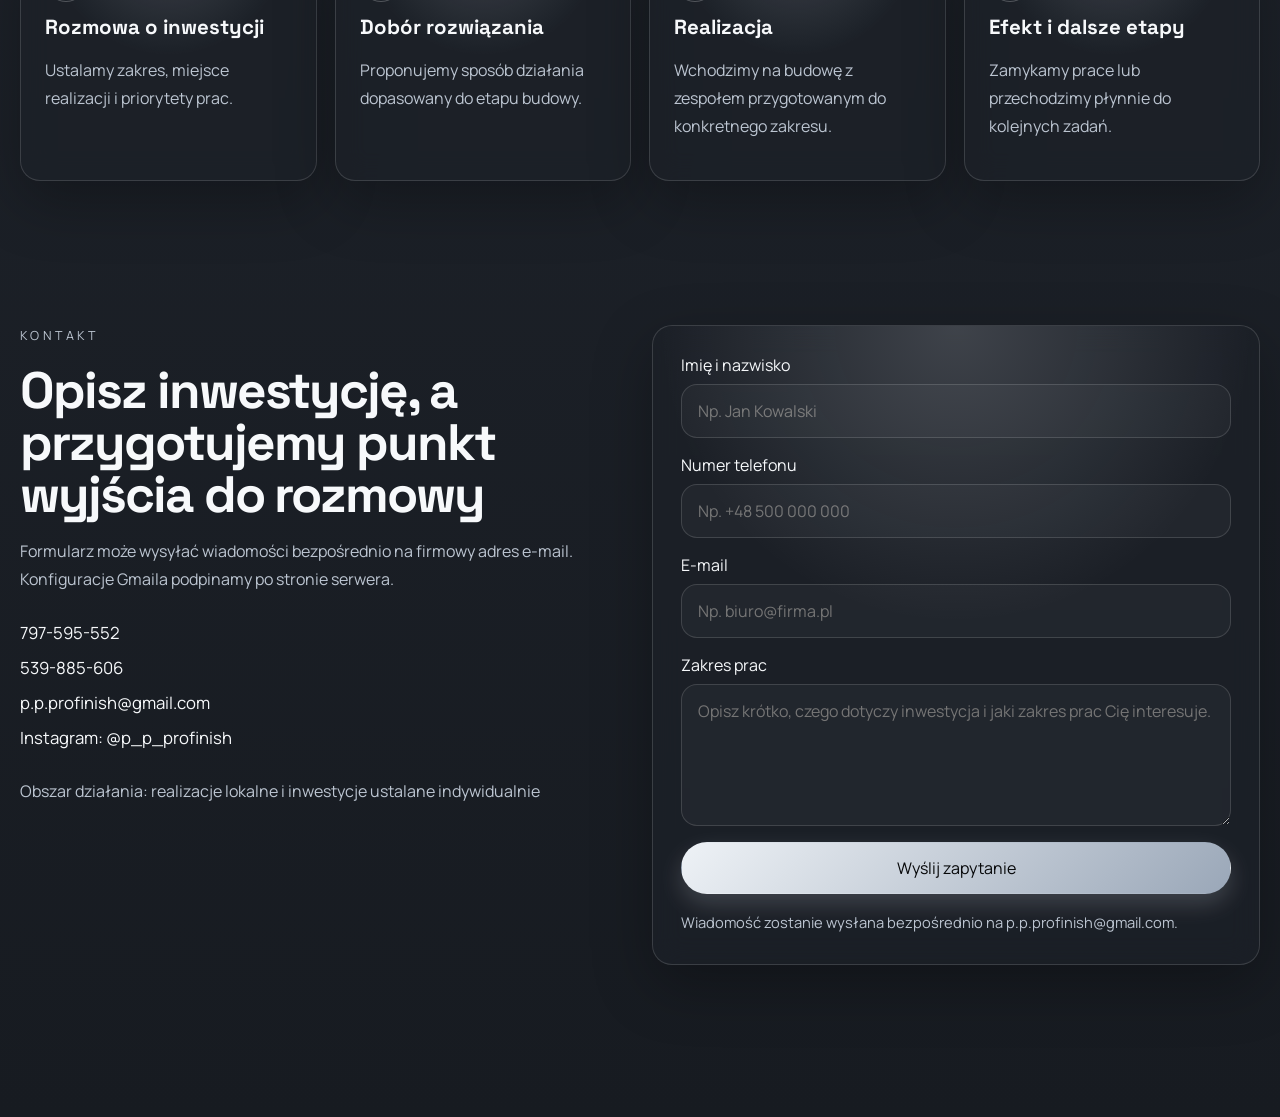
==== commit b580eb81: "Add Microsoft Clarity tracking" ====
--- a/index.html
+++ b/index.html
@@ -14,6 +14,14 @@
       content="P&P Profinish, wykończenia wnętrz, remonty mieszkań, remont łazienki, zabudowy GK, adaptacja poddaszy, wznoszenie budynków, wykopy liniowe, wykopy fundamentowe, prace betonowe, instalacje elektryczne, instalacje hydrauliczne, montaż kotłowni, płytki wielkoformatowe, glazura, beton architektoniczny, tynki dekoracyjne, stiuki, roboty ziemne, firma wykończeniowa"
     />
     <link rel="canonical" href="https://www.ppprofinish.pl/" />
+    <link rel="icon" type="image/svg+xml" href="/favicon.svg" />
+    <script type="text/javascript">
+      (function(c,l,a,r,i,t,y){
+        c[a]=c[a]||function(){(c[a].q=c[a].q||[]).push(arguments)};
+        t=l.createElement(r);t.async=1;t.src="https://www.clarity.ms/tag/"+i;
+        y=l.getElementsByTagName(r)[0];y.parentNode.insertBefore(t,y);
+      })(window, document, "clarity", "script", "wamprdpxu4");
+    </script>
     <meta property="og:type" content="website" />
     <meta property="og:title" content="P&amp;P Profinish - remonty, wykończenia, instalacje i prace budowlane" />
     <meta
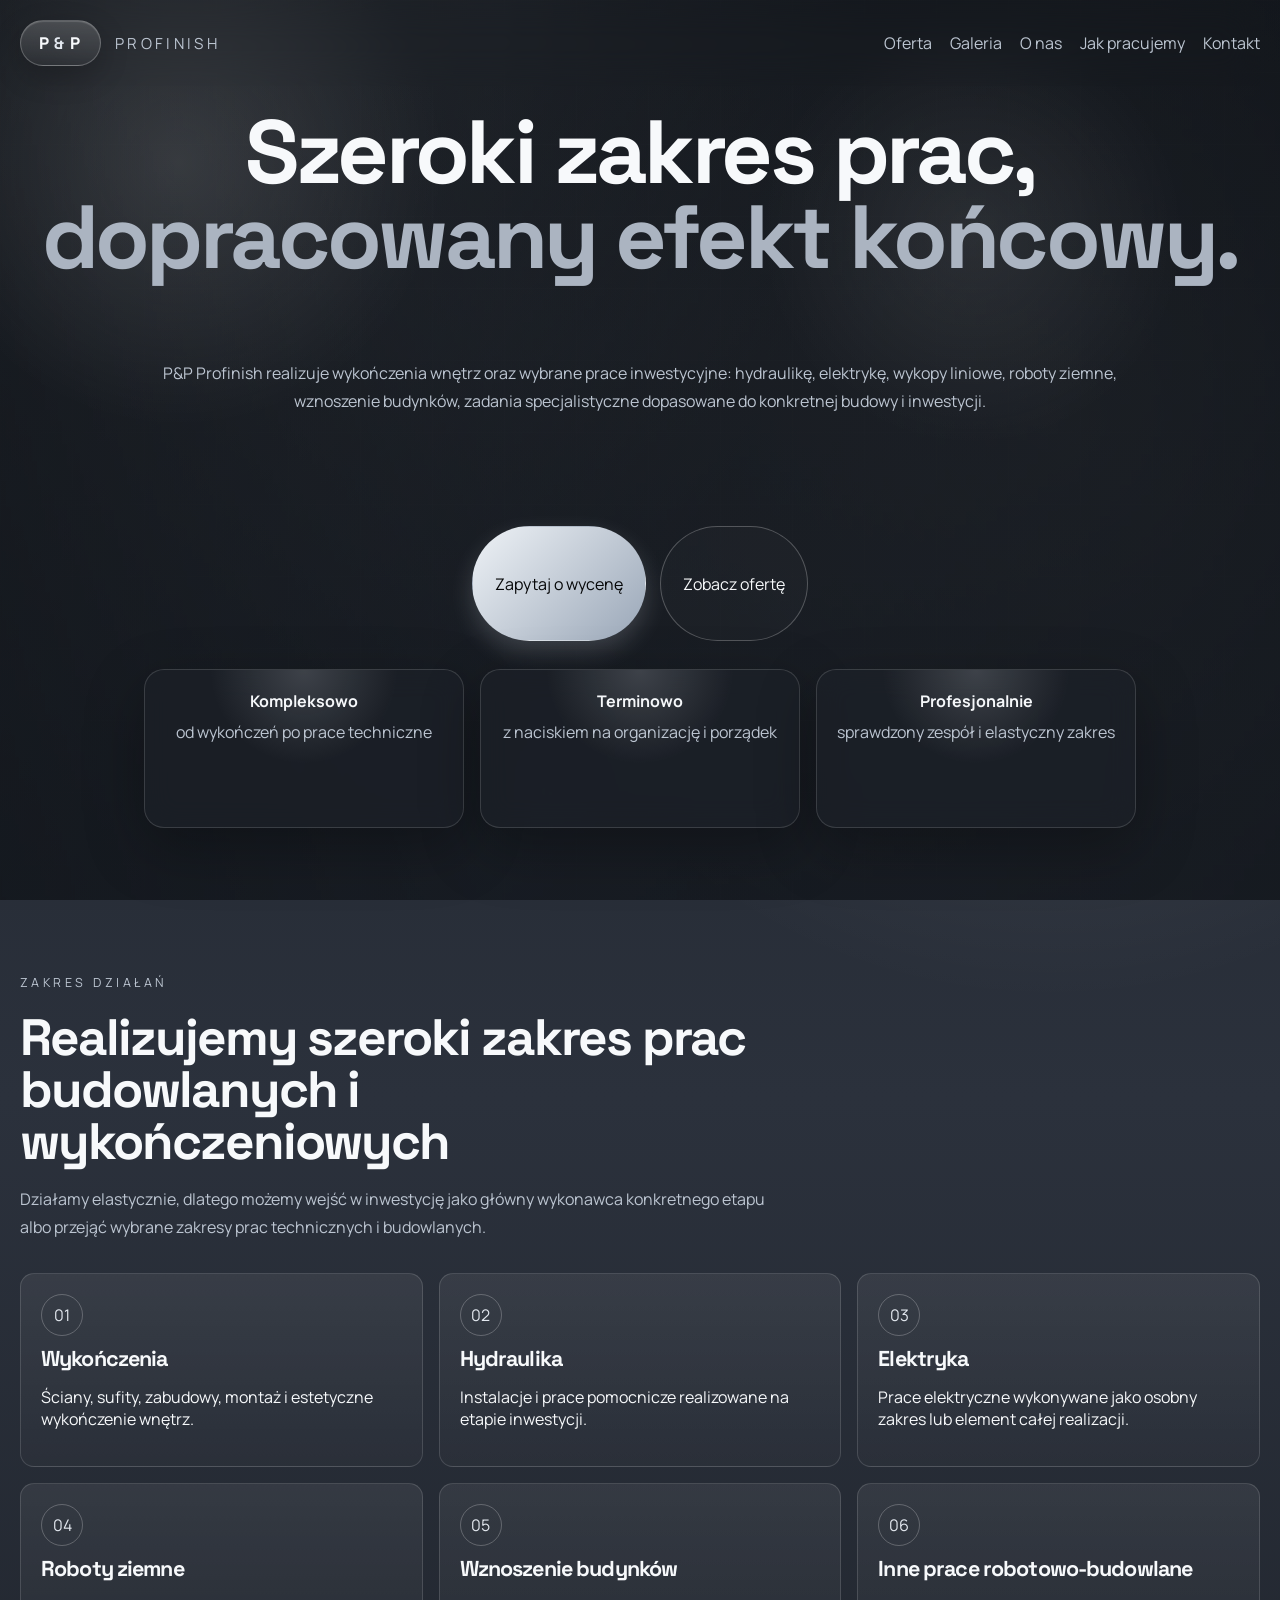
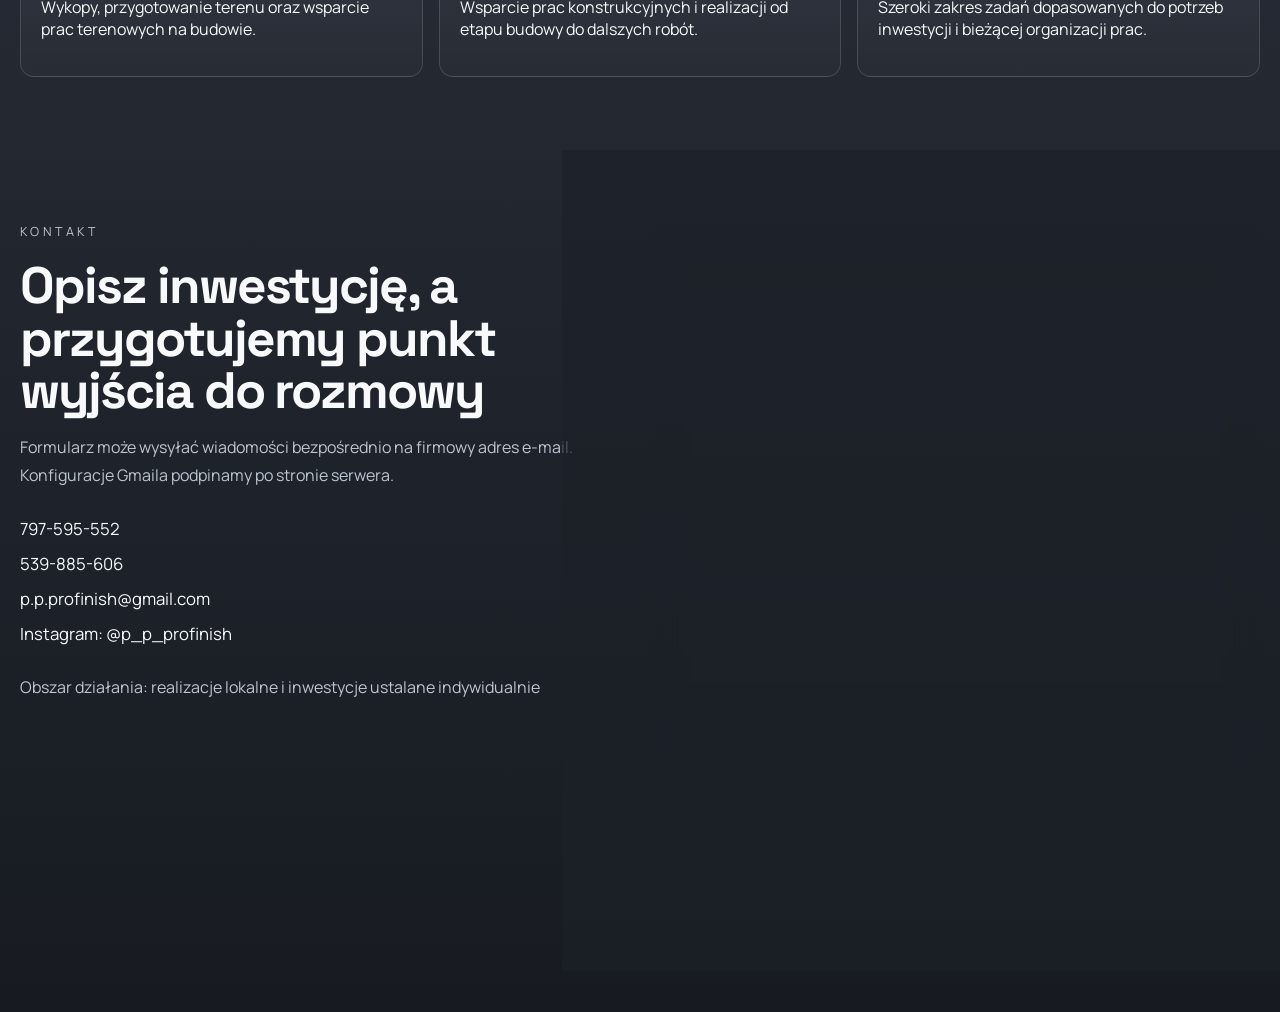
==== commit ba37e41d: "Split landing page into subpages" ====
--- a/index.html
+++ b/index.html
@@ -81,16 +81,16 @@
     </div>
     <div class="page-shell">
       <header class="site-header">
-        <a class="brand" href="#start" aria-label="P&amp;P Profinish">
+        <a class="brand" href="/" aria-label="P&amp;P Profinish">
           <span class="brand-mark">P<span>&amp;</span>P</span>
           <span class="brand-text">Profinish</span>
         </a>
 
         <nav class="site-nav" aria-label="Nawigacja główna">
-          <a href="#oferta">Oferta</a>
-          <a href="#galeria">Galeria</a>
-          <a href="#o-nas">O nas</a>
-          <a href="#realizacja">Jak pracujemy</a>
+          <a href="/oferta">Oferta</a>
+          <a href="/galeria">Galeria</a>
+          <a href="/o-nas">O nas</a>
+          <a href="/jak-pracujemy">Jak pracujemy</a>
           <a href="#kontakt">Kontakt</a>
         </nav>
       </header>
@@ -111,7 +111,7 @@
 
             <div class="hero-actions">
               <a class="button button-primary" href="#kontakt">Zapytaj o wycenę</a>
-              <a class="button button-secondary" href="#oferta">Zobacz zakres</a>
+              <a class="button button-secondary" href="/oferta">Zobacz ofertę</a>
             </div>
 
             <ul class="hero-metrics" aria-label="Najważniejsze atuty">
@@ -176,7 +176,7 @@
           </div>
         </section>
 
-        <section class="section" id="oferta">
+        <section class="section" id="oferta" hidden>
           <div class="section-heading reveal">
             <p class="eyebrow">Oferta</p>
             <h2>Elastyczny zespół do zadań wykończeniowych i inwestycyjnych</h2>
@@ -232,7 +232,7 @@
           </div>
         </section>
 
-        <section class="section seo-section" id="uslugi">
+        <section class="section seo-section" id="uslugi" hidden>
           <div class="section-heading reveal">
             <p class="eyebrow">Usługi</p>
             <h2>Remonty, wykończenia i prace budowlane w jednym sprawdzonym zespole</h2>
@@ -284,7 +284,7 @@
           </div>
         </section>
 
-        <section class="section" id="galeria">
+        <section class="section" id="galeria" hidden>
           <div class="section-heading reveal">
             <p class="eyebrow">Galeria</p>
             <h2>Miejsce na realizacje i zdjęcia z inwestycji</h2>
@@ -329,7 +329,7 @@
           </div>
         </section>
 
-        <section class="section about-section" id="o-nas">
+        <section class="section about-section" id="o-nas" hidden>
           <div class="about-copy reveal">
             <p class="eyebrow">O nas</p>
             <h2>Profesjonalny zespół, który rozumie budowę od praktycznej strony</h2>
@@ -355,7 +355,7 @@
           </div>
         </section>
 
-        <section class="section process-section" id="realizacja">
+        <section class="section process-section" id="realizacja" hidden>
           <div class="section-heading reveal">
             <p class="eyebrow">Jak pracujemy</p>
             <h2>Prosty proces, jasne ustalenia, kontrola nad wykonaniem</h2>
--- a/styles.css
+++ b/styles.css
@@ -21,6 +21,10 @@
   box-sizing: border-box;
 }
 
+[hidden] {
+  display: none !important;
+}
+
 html {
   scroll-behavior: smooth;
 }
@@ -252,13 +256,27 @@
   color: var(--text);
 }
 
+.site-nav a[aria-current="page"] {
+  color: var(--text);
+}
+
 .site-nav a:hover::after,
-.site-nav a:focus-visible::after {
+.site-nav a:focus-visible::after,
+.site-nav a[aria-current="page"]::after {
   transform: scaleX(1);
 }
 
 .section {
   padding: 72px 0;
+}
+
+.page-hero {
+  min-height: auto;
+  padding-top: 42px;
+}
+
+.page-hero h1 {
+  font-size: clamp(2.5rem, 5.8vw, 4.7rem);
 }
 
 .hero {
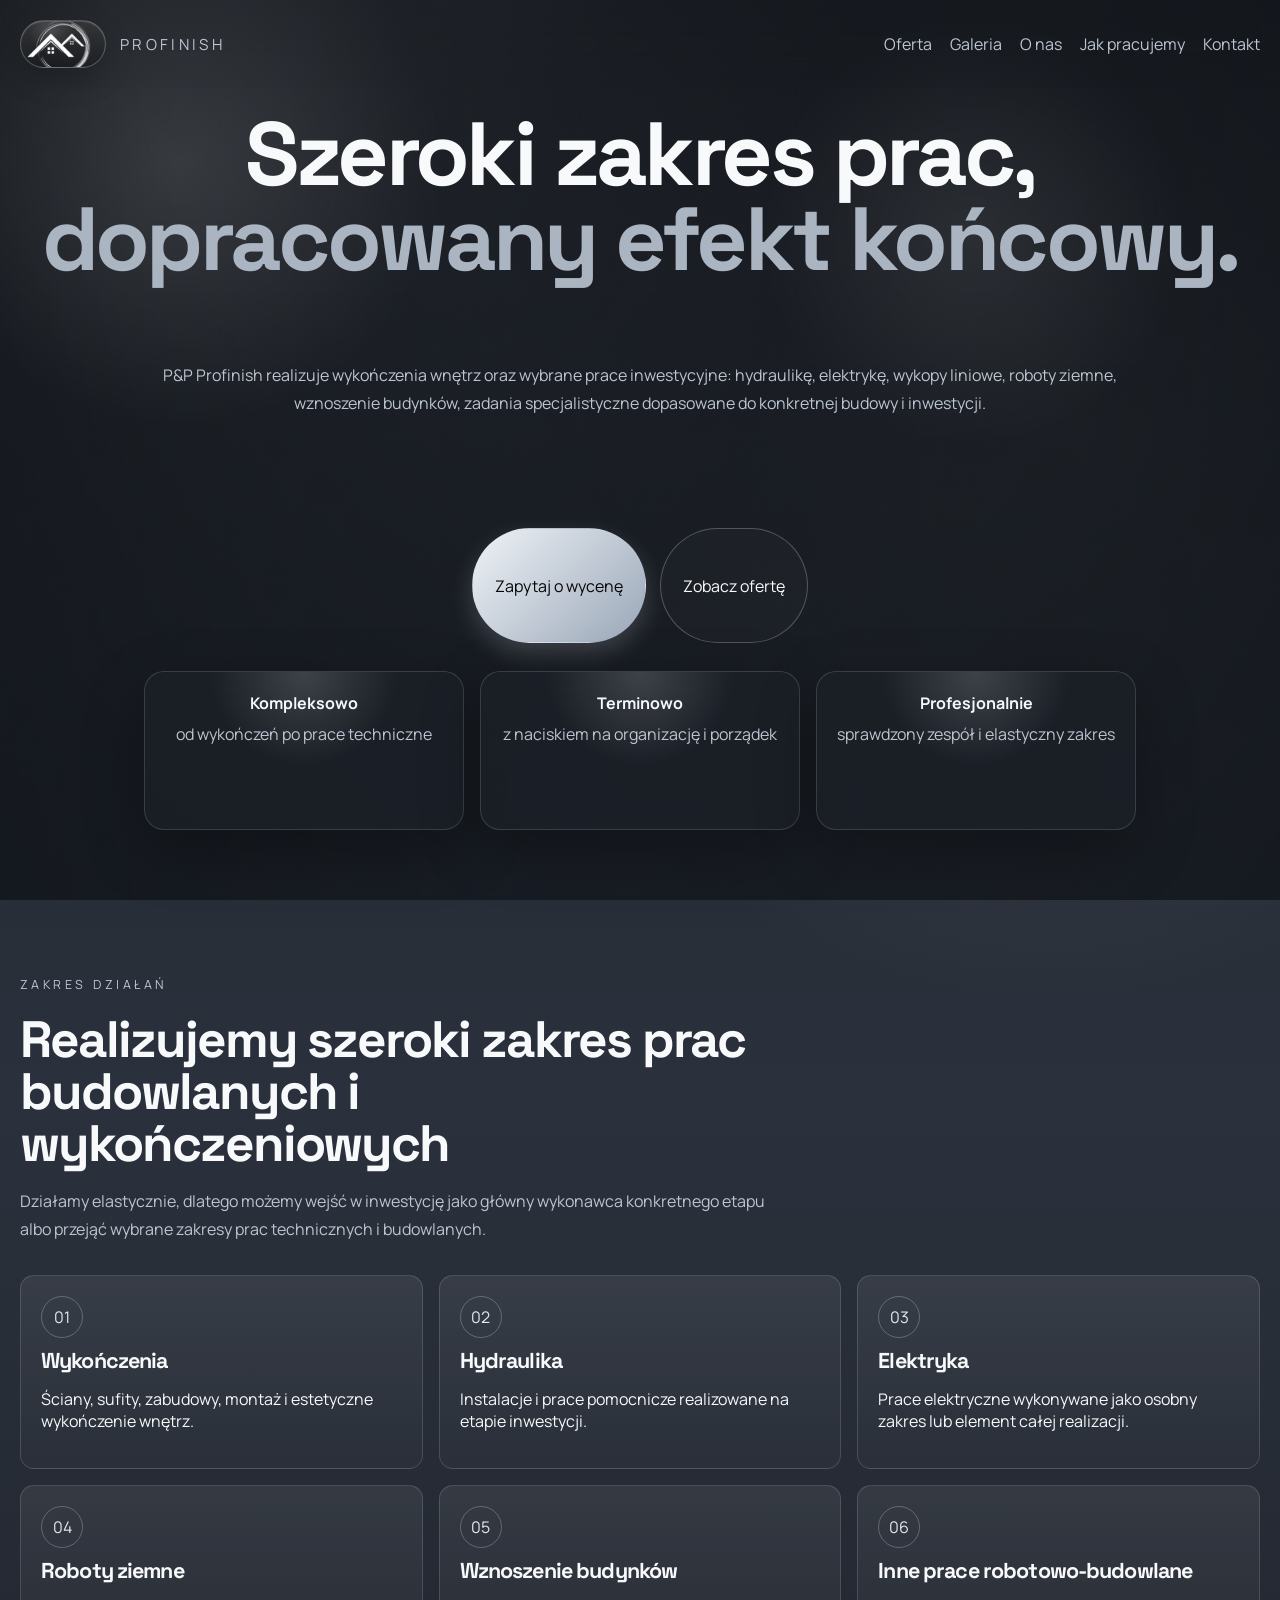
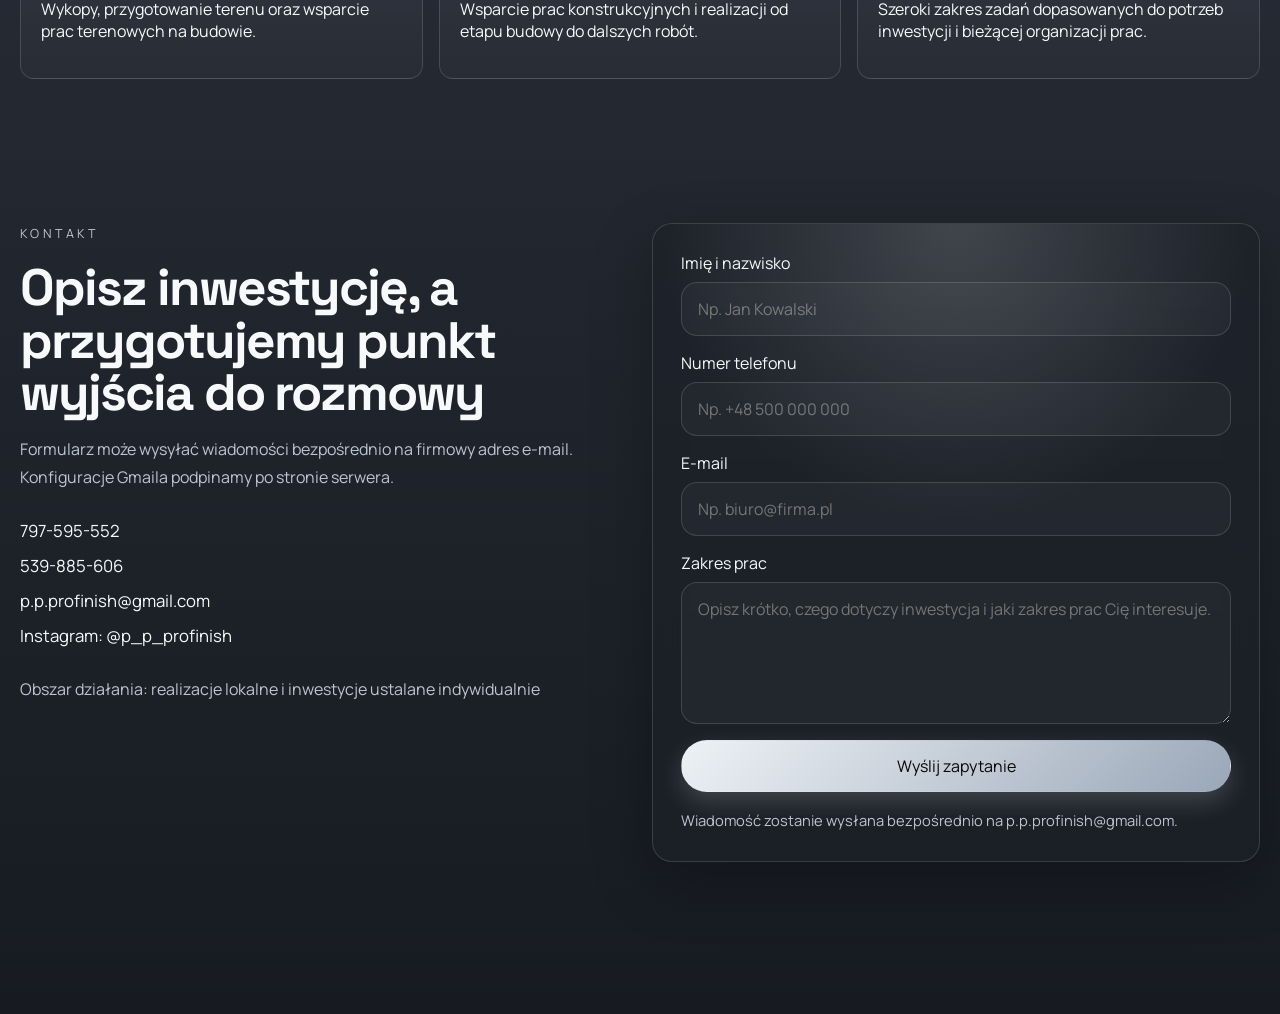
==== commit 601f8a7c: "Add brand logo to header" ====
--- a/index.html
+++ b/index.html
@@ -82,7 +82,9 @@
     <div class="page-shell">
       <header class="site-header">
         <a class="brand" href="/" aria-label="P&amp;P Profinish">
-          <span class="brand-mark">P<span>&amp;</span>P</span>
+          <span class="brand-logo-mark" aria-hidden="true">
+            <img src="/assets/logo-bialo-pnp.png" alt="" />
+          </span>
           <span class="brand-text">Profinish</span>
         </a>
 
--- a/styles.css
+++ b/styles.css
@@ -218,6 +218,33 @@
   color: var(--chrome);
 }
 
+.brand-logo-mark {
+  display: inline-flex;
+  align-items: flex-start;
+  justify-content: center;
+  width: 86px;
+  height: 48px;
+  overflow: hidden;
+  border: 1px solid var(--line-strong);
+  border-radius: 999px;
+  background:
+    radial-gradient(circle at 35% 20%, rgba(255, 255, 255, 0.14), transparent 34%),
+    linear-gradient(180deg, rgba(255, 255, 255, 0.14), rgba(255, 255, 255, 0.04)),
+    rgba(8, 10, 13, 0.58);
+  box-shadow:
+    inset 0 1px 1px rgba(255, 255, 255, 0.14),
+    0 10px 30px rgba(0, 0, 0, 0.2);
+}
+
+.brand-logo-mark img {
+  display: block;
+  width: 96px;
+  height: 96px;
+  object-fit: contain;
+  transform: translateY(-5px);
+  filter: drop-shadow(0 8px 12px rgba(0, 0, 0, 0.32));
+}
+
 .brand-text {
   font-size: 0.95rem;
   letter-spacing: 0.22em;
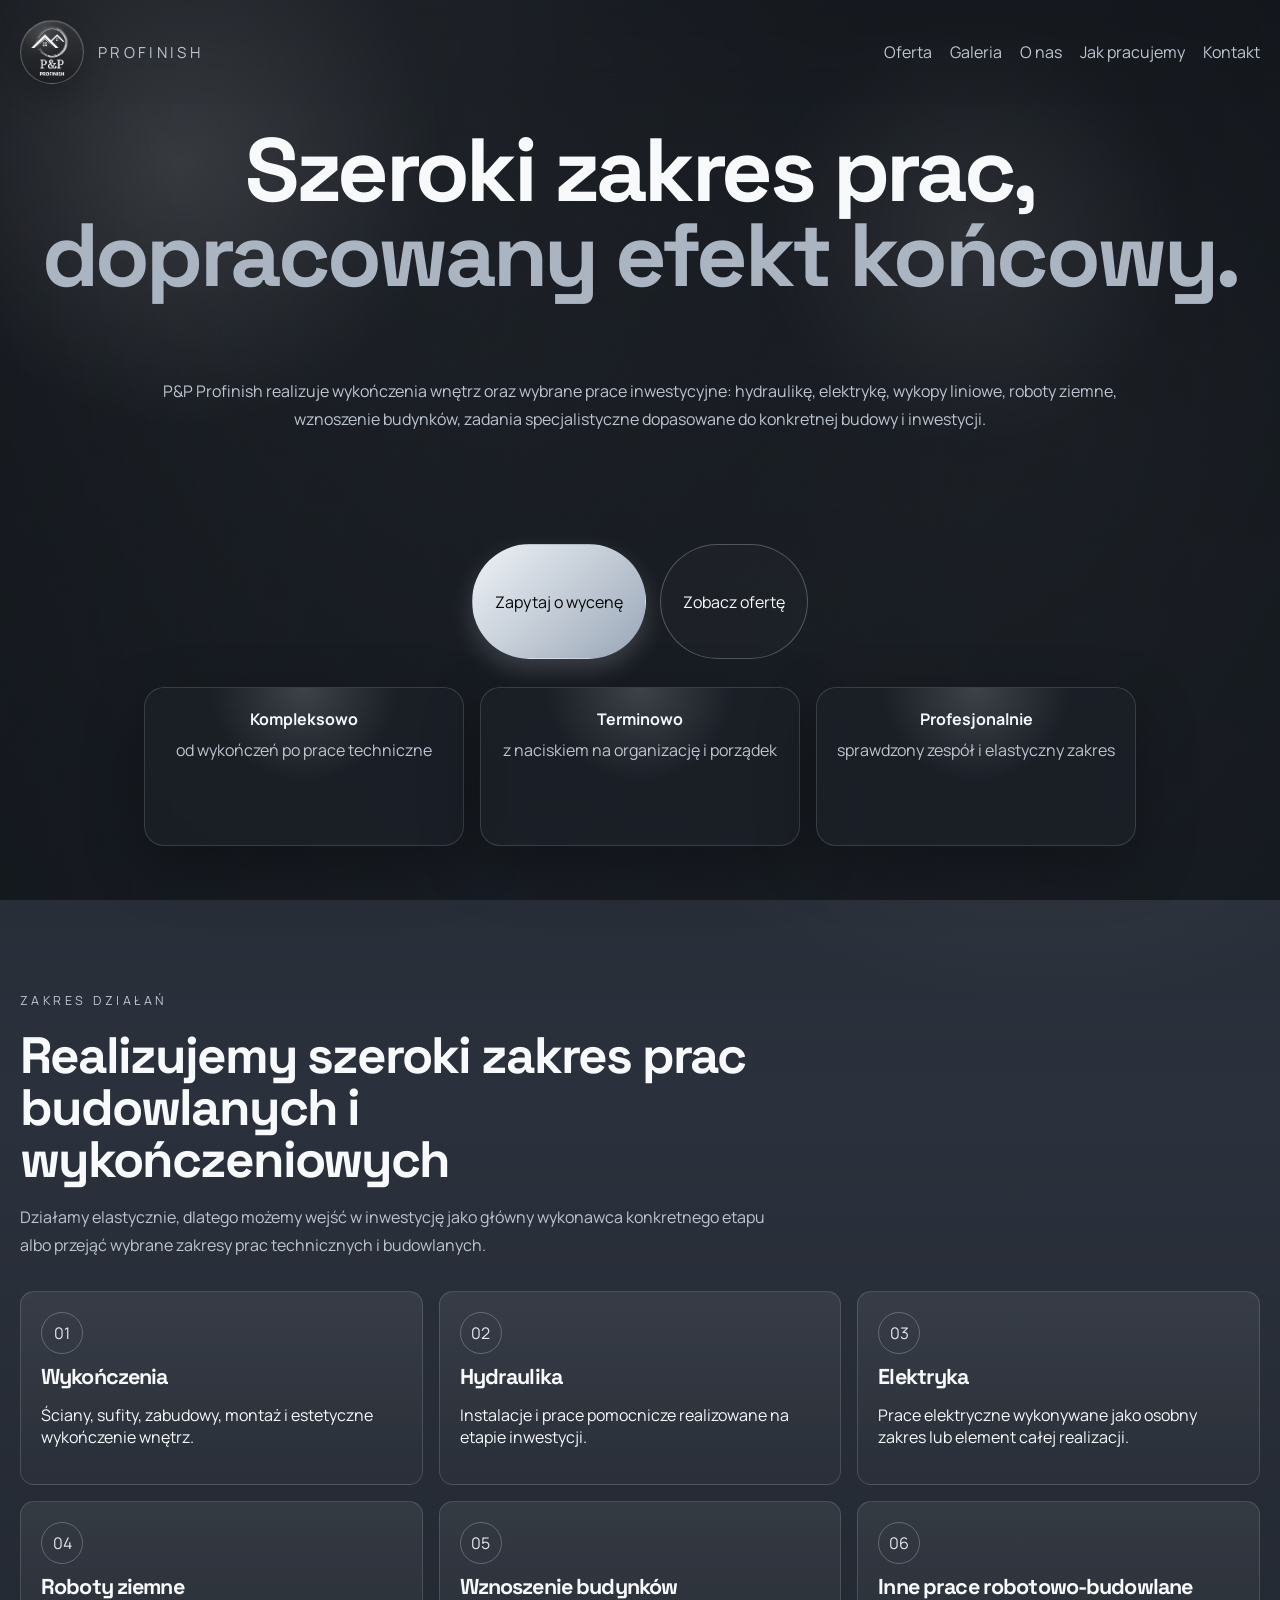
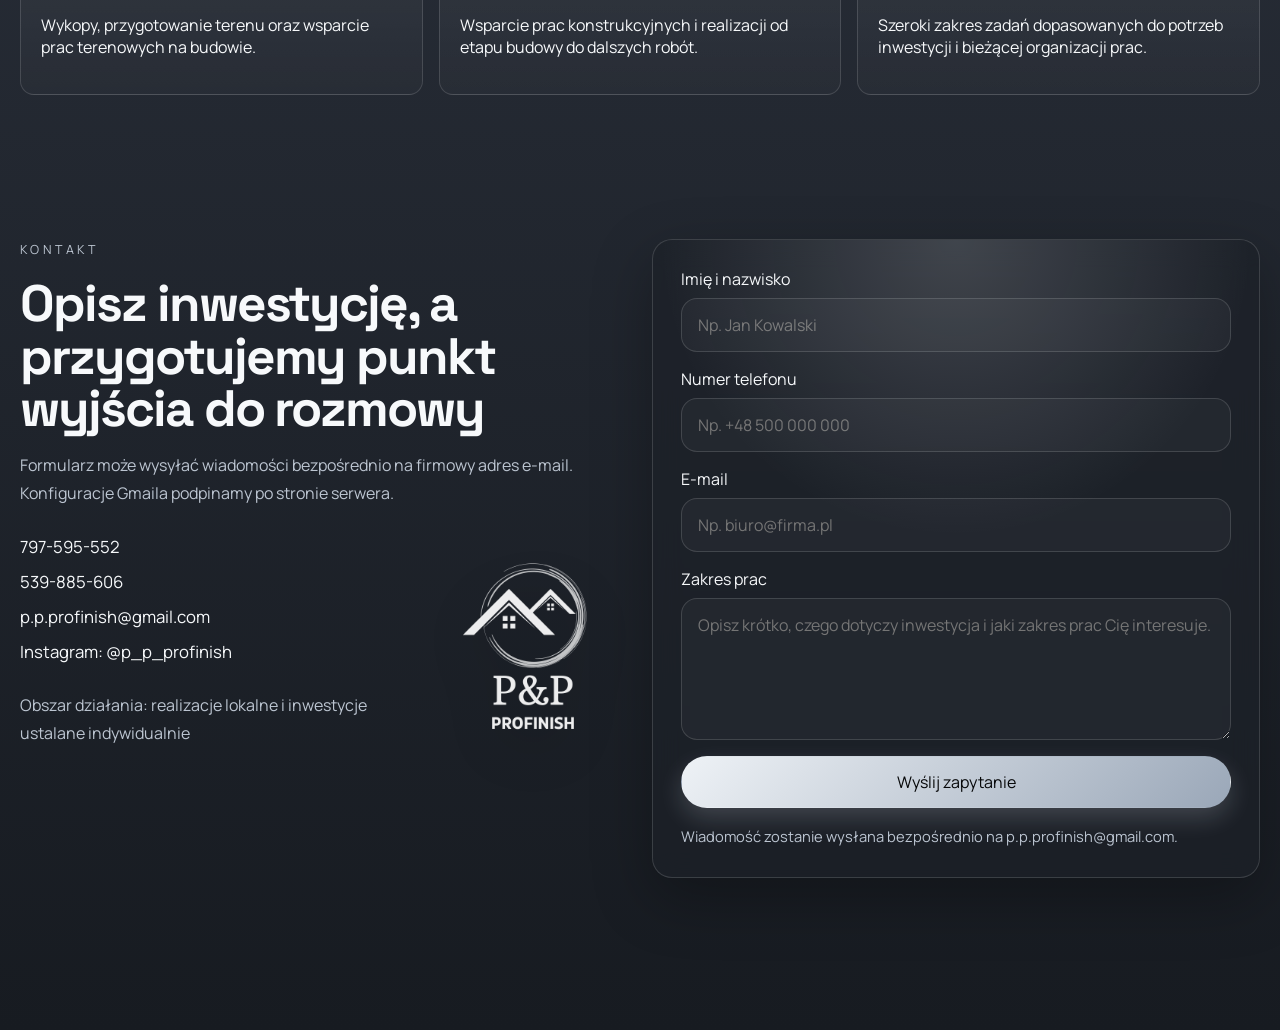
==== commit 4946aba8: "Refine logo placement" ====
--- a/index.html
+++ b/index.html
@@ -397,13 +397,20 @@
             </p>
 
             <div class="contact-details">
-              <a href="tel:+48797595552">797-595-552</a>
-              <a href="tel:+48539885606">539-885-606</a>
-              <a href="mailto:p.p.profinish@gmail.com">p.p.profinish@gmail.com</a>
-              <a href="https://www.instagram.com/p_p_profinish/" target="_blank" rel="noreferrer">
-                Instagram: @p_p_profinish
-              </a>
-              <p>Obszar działania: realizacje lokalne i inwestycje ustalane indywidualnie</p>
+              <div class="contact-links">
+                <a href="tel:+48797595552">797-595-552</a>
+                <a href="tel:+48539885606">539-885-606</a>
+                <a href="mailto:p.p.profinish@gmail.com">p.p.profinish@gmail.com</a>
+                <a href="https://www.instagram.com/p_p_profinish/" target="_blank" rel="noreferrer">
+                  Instagram: @p_p_profinish
+                </a>
+                <p>Obszar działania: realizacje lokalne i inwestycje ustalane indywidualnie</p>
+              </div>
+              <img
+                class="contact-logo"
+                src="/assets/logo-bialo-pnp.png"
+                alt="Logo P&amp;P Profinish"
+              />
             </div>
           </div>
 
--- a/styles.css
+++ b/styles.css
@@ -220,13 +220,13 @@
 
 .brand-logo-mark {
   display: inline-flex;
-  align-items: flex-start;
+  align-items: center;
   justify-content: center;
-  width: 86px;
-  height: 48px;
+  width: 64px;
+  height: 64px;
   overflow: hidden;
   border: 1px solid var(--line-strong);
-  border-radius: 999px;
+  border-radius: 50%;
   background:
     radial-gradient(circle at 35% 20%, rgba(255, 255, 255, 0.14), transparent 34%),
     linear-gradient(180deg, rgba(255, 255, 255, 0.14), rgba(255, 255, 255, 0.04)),
@@ -238,10 +238,9 @@
 
 .brand-logo-mark img {
   display: block;
-  width: 96px;
-  height: 96px;
+  width: 56px;
+  height: 56px;
   object-fit: contain;
-  transform: translateY(-5px);
   filter: drop-shadow(0 8px 12px rgba(0, 0, 0, 0.32));
 }
 
@@ -603,13 +602,28 @@
 }
 
 .contact-details {
-  display: grid;
+  display: flex;
+  align-items: center;
+  justify-content: space-between;
   gap: 12px;
   margin-top: 28px;
 }
 
+.contact-links {
+  display: grid;
+  gap: 12px;
+}
+
 .contact-details a {
   font-size: 1.05rem;
+}
+
+.contact-logo {
+  width: clamp(120px, 18vw, 190px);
+  height: auto;
+  flex: 0 0 auto;
+  opacity: 0.92;
+  filter: drop-shadow(0 18px 32px rgba(0, 0, 0, 0.28));
 }
 
 .contact-form {
@@ -777,6 +791,15 @@
   .site-backdrop {
     background-position: 62% center;
   }
+
+  .contact-details {
+    align-items: flex-start;
+    flex-direction: column;
+  }
+
+  .contact-logo {
+    width: min(150px, 46vw);
+  }
 }
 
 @media (prefers-reduced-motion: reduce) {
